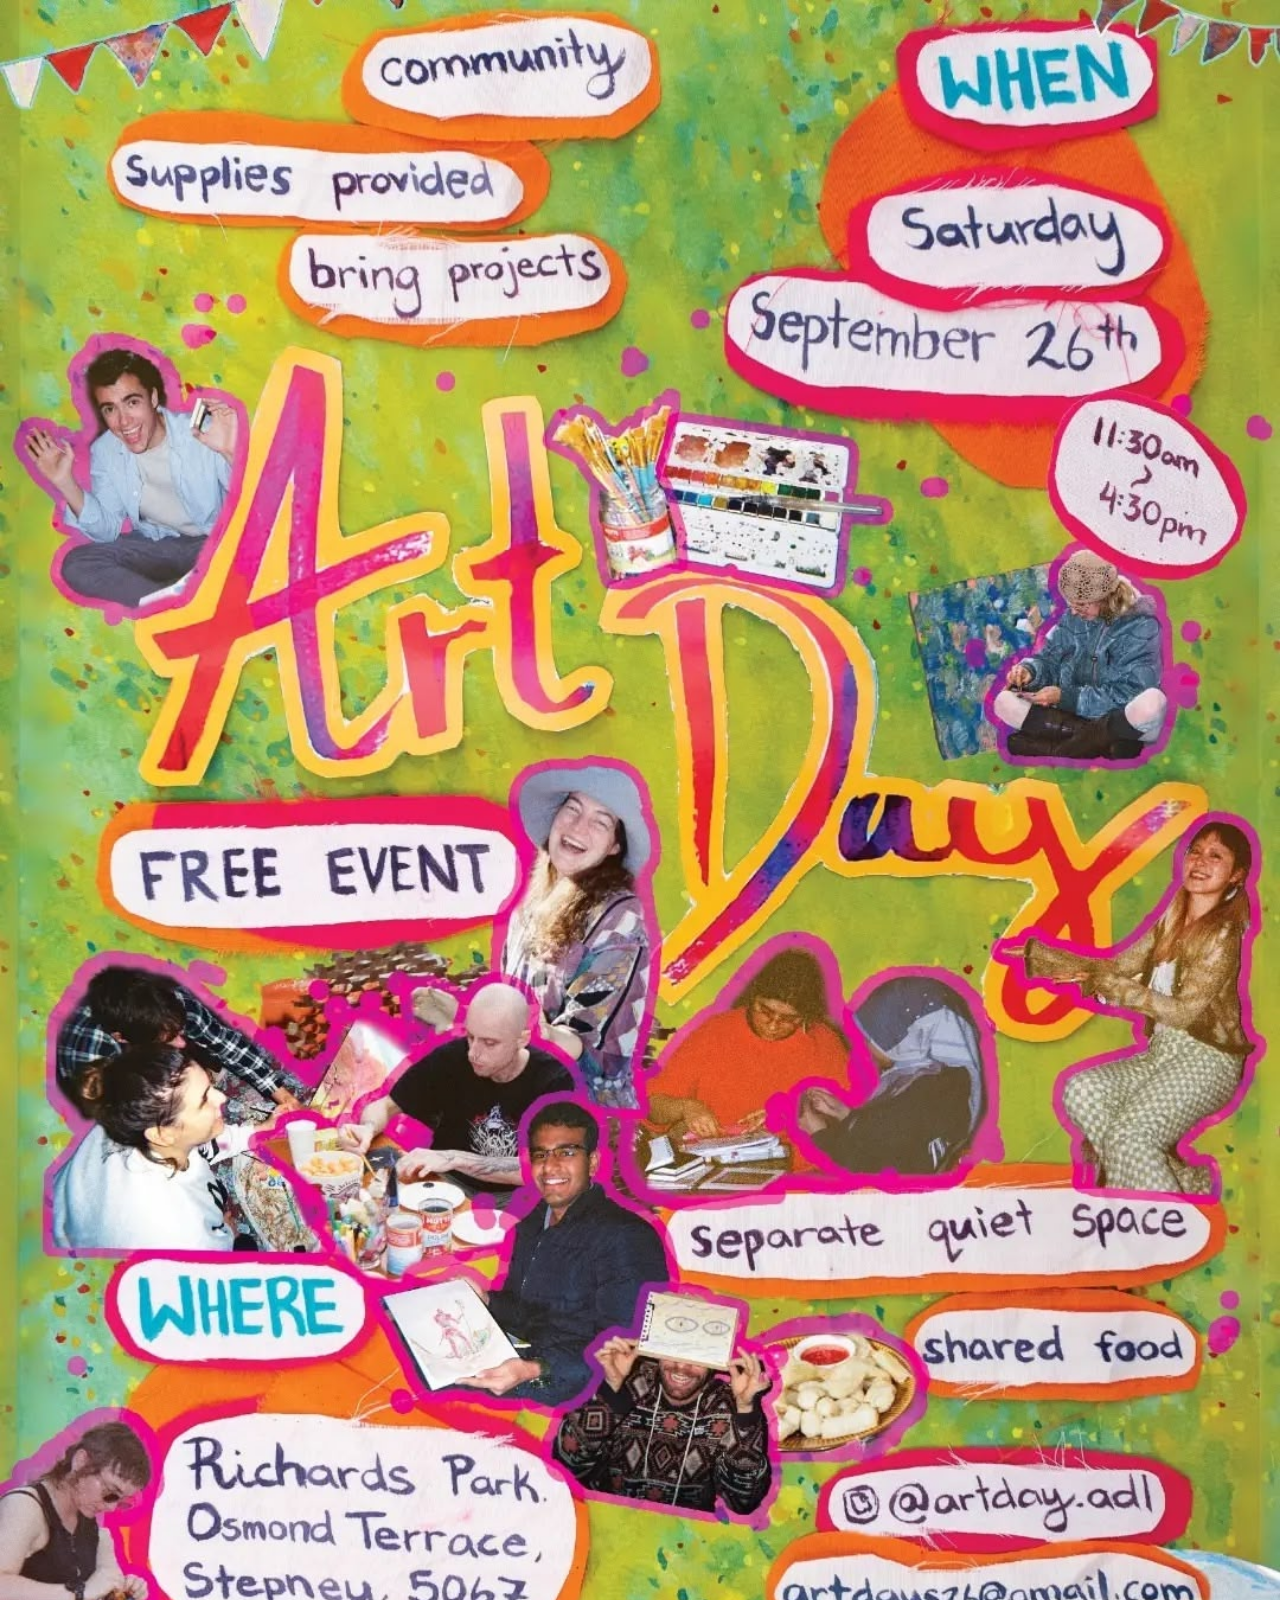
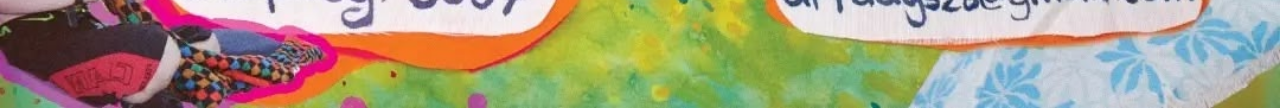
==== index.html @ 16bdae56 "added all assets" ====
<!DOCTYPE html>
<!--[if lt IE 7]>      <html class="no-js lt-ie9 lt-ie8 lt-ie7"> <![endif]-->
<!--[if IE 7]>         <html class="no-js lt-ie9 lt-ie8"> <![endif]-->
<!--[if IE 8]>         <html class="no-js lt-ie9"> <![endif]-->
<!--[if gt IE 8]>      <html class="no-js"> <!--<![endif]-->
<html>
    <head>
        <meta charset="utf-8">
        <meta http-equiv="X-UA-Compatible" content="IE=edge">
        <title></title>
        <meta name="description" content="">
        <meta name="viewport" content="width=device-width, initial-scale=1">
        <link rel="stylesheet" href="">
    </head>
    <style>
        html, body {
    margin: 0;
    padding: 0;
}
.background-image {
    display: block;
    width: 100%;
    height: auto;
}
    </style>
    <body>
    <img src="./artdaysept.jpeg" class="background-image" alt="">
        <!--[if lt IE 7]>
            <p class="browsehappy">You are using an <strong>outdated</strong> browser. Please <a href="#">upgrade your browser</a> to improve your experience.</p>
        <![endif]-->
        <script src="" async defer></script>
    </body>
</html>
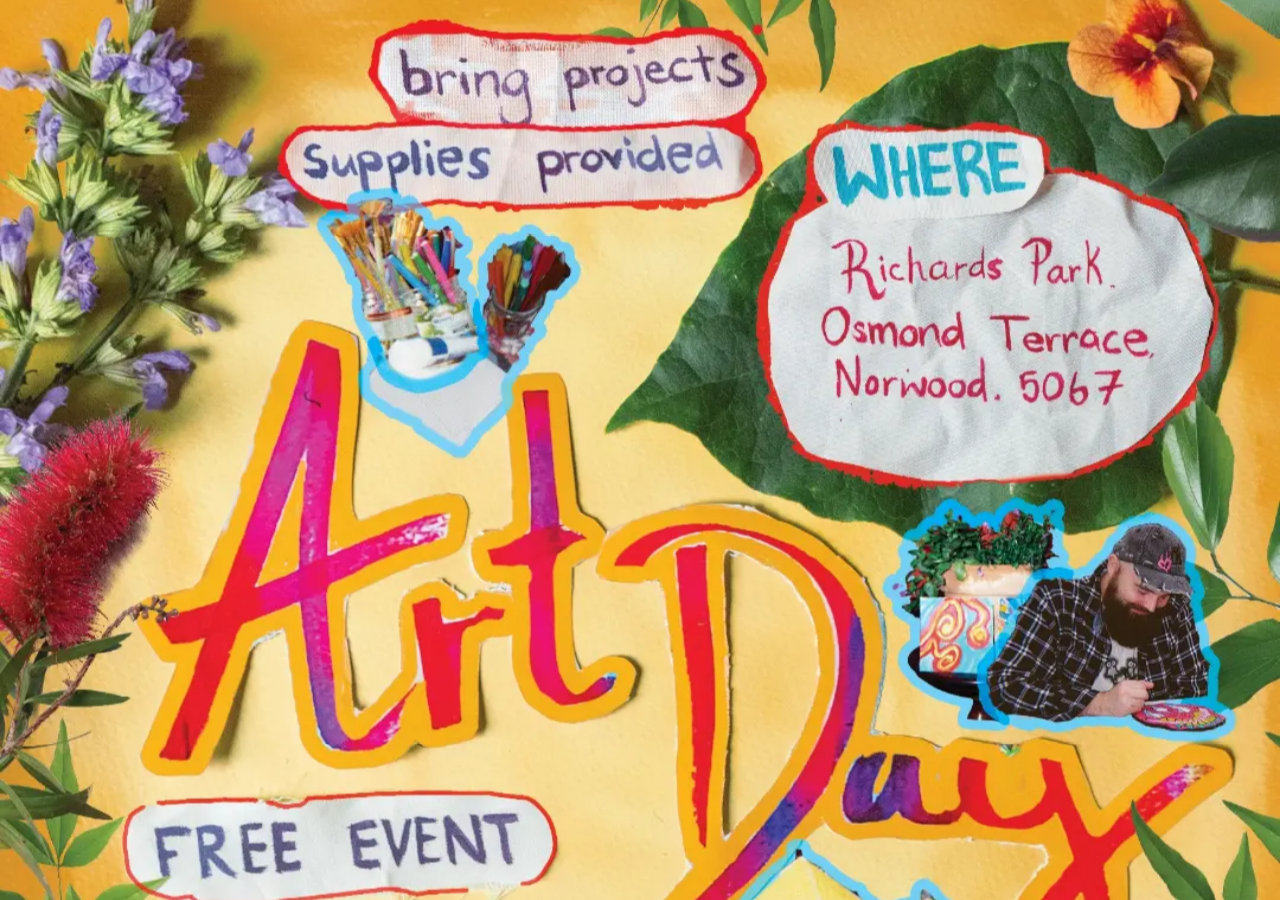
==== commit fa25c56d: "art days poster update!" ====
--- a/index.html
+++ b/index.html
@@ -1,33 +1,910 @@
+```html
 <!DOCTYPE html>
-<!--[if lt IE 7]>      <html class="no-js lt-ie9 lt-ie8 lt-ie7"> <![endif]-->
-<!--[if IE 7]>         <html class="no-js lt-ie9 lt-ie8"> <![endif]-->
-<!--[if IE 8]>         <html class="no-js lt-ie9"> <![endif]-->
-<!--[if gt IE 8]>      <html class="no-js"> <!--<![endif]-->
-<html>
-    <head>
-        <meta charset="utf-8">
-        <meta http-equiv="X-UA-Compatible" content="IE=edge">
-        <title></title>
-        <meta name="description" content="">
-        <meta name="viewport" content="width=device-width, initial-scale=1">
-        <link rel="stylesheet" href="">
-    </head>
+<html lang="en">
+<head>
+    <meta charset="utf-8">
+
+    <meta
+        name="viewport"
+        content="width=device-width, initial-scale=1"
+    >
+
+    <title>Art Day</title>
+
     <style>
-        html, body {
-    margin: 0;
-    padding: 0;
+        html,
+        body {
+            margin: 0;
+            padding: 0;
+
+            width: 100%;
+            height: 100%;
+
+            overflow: hidden;
+
+            background: #000;
+        }
+
+
+        /*
+         * ==========================================================
+         * CAROUSEL VIEWPORT
+         * ==========================================================
+         */
+
+        .background-carousel {
+            position: fixed;
+
+            inset: 0;
+
+            width: 100%;
+            height: 100vh;
+
+            overflow: hidden;
+
+            /*
+             * JavaScript handles dragging.
+             */
+            touch-action: none;
+
+            /*
+             * Prevent accidental selection.
+             */
+            user-select: none;
+            -webkit-user-select: none;
+
+            /*
+             * Hidden until the image has loaded and enough
+             * copies have been created.
+             */
+            visibility: hidden;
+
+            cursor: grab;
+        }
+
+
+        /*
+         * Reveal after initialisation.
+         */
+        .background-carousel.ready {
+            visibility: visible;
+        }
+
+
+        /*
+         * Cursor while actively dragging.
+         */
+        .background-carousel.dragging {
+            cursor: grabbing;
+        }
+
+
+        /*
+         * ==========================================================
+         * MOVING TRACK
+         * ==========================================================
+         */
+
+        .background-track {
+            position: absolute;
+
+            top: 0;
+            left: 0;
+
+            width: 100%;
+
+            transform:
+                translate3d(0, 0, 0);
+
+            will-change: transform;
+        }
+
+
+        /*
+         * Artwork.
+         */
+        .background-track img {
+            display: block;
+
+            width: 100%;
+            height: auto;
+
+            /*
+             * Prevent native browser image dragging.
+             */
+            pointer-events: none;
+
+            -webkit-user-drag: none;
+
+            user-select: none;
+            -webkit-user-select: none;
+        }
+    </style>
+</head>
+
+
+<body>
+
+    <div
+        class="background-carousel"
+        id="backgroundCarousel"
+        aria-label="Scrolling Art Day artwork"
+    >
+
+        <div
+            class="background-track"
+            id="backgroundTrack"
+        >
+
+            <img
+                id="sourceImage"
+                src="./artday-oct.webp"
+                alt=""
+                draggable="false"
+            >
+
+        </div>
+
+    </div>
+
+
+    <script>
+
+        /*
+         * ==========================================================
+         * CONFIGURATION
+         * ==========================================================
+         */
+
+        /*
+         * Automatic scrolling speed in pixels per second.
+         */
+        const SCROLL_SPEED = 18;
+
+
+        /*
+         * ==========================================================
+         * ELEMENTS
+         * ==========================================================
+         */
+
+        const carousel =
+            document.getElementById(
+                "backgroundCarousel"
+            );
+
+        const track =
+            document.getElementById(
+                "backgroundTrack"
+            );
+
+        const sourceImage =
+            document.getElementById(
+                "sourceImage"
+            );
+
+
+        /*
+         * ==========================================================
+         * STATE
+         * ==========================================================
+         */
+
+        /*
+         * Current vertical position of the artwork.
+         */
+        let position = 0;
+
+
+        /*
+         * Height of ONE complete image.
+         */
+        let imageHeight = 0;
+
+
+        /*
+         * Whether the user is currently holding the
+         * mouse button / finger down.
+         */
+        let isDragging = false;
+
+
+        /*
+         * Pointer currently controlling the carousel.
+         */
+        let pointerId = null;
+
+
+        /*
+         * Y coordinate when the drag started.
+         */
+        let pointerStartY = 0;
+
+
+        /*
+         * Carousel position when the drag started.
+         */
+        let positionAtDragStart = 0;
+
+
+        /*
+         * Timestamp of the previous animation frame.
+         */
+        let lastTime = null;
+
+
+        /*
+         * Browser accessibility setting.
+         */
+        const reducedMotion =
+            window.matchMedia(
+                "(prefers-reduced-motion: reduce)"
+            );
+
+
+        /*
+         * ==========================================================
+         * BUILD IMAGE COPIES
+         * ==========================================================
+         *
+         * Create enough copies to ALWAYS cover the viewport.
+         *
+         * This prevents the white/background gap when dragging.
+         */
+
+        function buildImageCopies() {
+
+            /*
+             * Remove existing clones.
+             *
+             * Keep the original source image.
+             */
+            const images =
+                track.querySelectorAll("img");
+
+            images.forEach(
+                (image, index) => {
+
+                    if (index !== 0) {
+                        image.remove();
+                    }
+
+                }
+            );
+
+
+            /*
+             * Determine the rendered image height.
+             */
+            imageHeight =
+                sourceImage.getBoundingClientRect().height;
+
+
+            if (
+                imageHeight <= 0 ||
+                !Number.isFinite(imageHeight)
+            ) {
+                return;
+            }
+
+
+            /*
+             * We need enough artwork to cover:
+             *
+             *     viewport
+             *
+             * plus:
+             *
+             *     one additional image
+             *
+             * plus:
+             *
+             *     one safety copy.
+             */
+            const requiredHeight =
+                window.innerHeight +
+                imageHeight;
+
+
+            const requiredCopies =
+                Math.ceil(
+                    requiredHeight /
+                    imageHeight
+                ) + 1;
+
+
+            /*
+             * Clone the image.
+             */
+            for (
+                let i = 1;
+                i < requiredCopies;
+                i++
+            ) {
+
+                const clone =
+                    sourceImage.cloneNode(true);
+
+                clone.alt = "";
+
+                clone.setAttribute(
+                    "aria-hidden",
+                    "true"
+                );
+
+                clone.draggable = false;
+
+                track.appendChild(
+                    clone
+                );
+            }
+
+
+            /*
+             * Keep position within one image cycle.
+             */
+            normalizePosition();
+
+            render();
+        }
+
+
+        /*
+         * ==========================================================
+         * NORMALISE POSITION
+         * ==========================================================
+         *
+         * The visual pattern repeats every imageHeight pixels.
+         *
+         * Therefore:
+         *
+         *     0
+         *     -imageHeight
+         *
+         * represent exactly the same visual state.
+         */
+
+        function normalizePosition() {
+
+            if (imageHeight <= 0) {
+                return;
+            }
+
+
+            /*
+             * Scrolling upward.
+             */
+            while (
+                position <= -imageHeight
+            ) {
+
+                position += imageHeight;
+            }
+
+
+            /*
+             * Dragging downward.
+             */
+            while (
+                position > 0
+            ) {
+
+                position -= imageHeight;
+            }
+        }
+
+
+        /*
+         * ==========================================================
+         * RENDER
+         * ==========================================================
+         */
+
+        function render() {
+
+            track.style.transform =
+                `translate3d(
+                    0,
+                    ${position}px,
+                    0
+                )`;
+        }
+
+
+        /*
+         * ==========================================================
+         * ANIMATION LOOP
+         * ==========================================================
+         *
+         * IMPORTANT:
+         *
+         * There is NO hover check here.
+         *
+         * The artwork continues moving regardless of where the
+         * mouse is.
+         *
+         * The ONLY thing that stops automatic scrolling is:
+         *
+         *     isDragging === true
+         *
+         */
+
+        function animate(timestamp) {
+
+            if (lastTime === null) {
+                lastTime = timestamp;
+            }
+
+
+            /*
+             * Seconds since the previous frame.
+             */
+            let delta =
+                (timestamp - lastTime) / 1000;
+
+
+            lastTime = timestamp;
+
+
+            /*
+             * Prevent a huge jump if the browser was suspended.
+             */
+            delta =
+                Math.min(delta, 0.1);
+
+
+            /*
+             * Automatically scroll ONLY when the user
+             * isn't holding the pointer down.
+             */
+            if (
+                !isDragging &&
+                !reducedMotion.matches
+            ) {
+
+                position -=
+                    SCROLL_SPEED * delta;
+
+
+                normalizePosition();
+
+                render();
+            }
+
+
+            requestAnimationFrame(
+                animate
+            );
+        }
+
+
+        /*
+         * ==========================================================
+         * POINTER DOWN
+         * ==========================================================
+         *
+         * This is now the ONLY event that pauses automatic
+         * scrolling.
+         */
+
+        carousel.addEventListener(
+            "pointerdown",
+            function (event) {
+
+                /*
+                 * Only use the primary pointer.
+                 */
+                if (!event.isPrimary) {
+                    return;
+                }
+
+
+                /*
+                 * Ignore right-click.
+                 */
+                if (
+                    event.pointerType === "mouse" &&
+                    event.button !== 0
+                ) {
+                    return;
+                }
+
+
+                /*
+                 * STOP automatic scrolling.
+                 */
+                isDragging = true;
+
+
+                pointerId =
+                    event.pointerId;
+
+
+                /*
+                 * Record where the pointer started.
+                 */
+                pointerStartY =
+                    event.clientY;
+
+
+                /*
+                 * Record the exact carousel position.
+                 */
+                positionAtDragStart =
+                    position;
+
+
+                /*
+                 * Continue receiving movement events even if
+                 * the pointer leaves the carousel.
+                 */
+                carousel.setPointerCapture(
+                    pointerId
+                );
+
+
+                carousel.classList.add(
+                    "dragging"
+                );
+
+
+                event.preventDefault();
+            }
+        );
+
+
+        /*
+         * ==========================================================
+         * POINTER MOVE
+         * ==========================================================
+         */
+
+        carousel.addEventListener(
+            "pointermove",
+            function (event) {
+
+                if (
+                    !isDragging ||
+                    event.pointerId !== pointerId
+                ) {
+                    return;
+                }
+
+
+                /*
+                 * Distance moved vertically.
+                 */
+                const deltaY =
+                    event.clientY -
+                    pointerStartY;
+
+
+                /*
+                 * Move from the exact location where the
+                 * user grabbed the image.
+                 */
+                position =
+                    positionAtDragStart +
+                    deltaY;
+
+
+                /*
+                 * Keep the infinite loop seamless.
+                 */
+                normalizePosition();
+
+                render();
+
+
+                event.preventDefault();
+            }
+        );
+
+
+        /*
+         * ==========================================================
+         * POINTER RELEASE
+         * ==========================================================
+         *
+         * This is the important part.
+         *
+         * We DO NOT reset position.
+         *
+         * The automatic scroll simply starts again from
+         * wherever the user released the artwork.
+         */
+
+        function finishDrag(event) {
+
+            if (
+                !isDragging ||
+                event.pointerId !== pointerId
+            ) {
+                return;
+            }
+
+
+            /*
+             * Stop manual dragging.
+             */
+            isDragging = false;
+
+
+            /*
+             * Keep EXACT release position.
+             */
+            normalizePosition();
+
+            render();
+
+
+            /*
+             * Reset the animation clock.
+             *
+             * This prevents a large jump in the first frame
+             * after releasing the mouse/finger.
+             */
+            lastTime =
+                performance.now();
+
+
+            pointerId = null;
+
+
+            carousel.classList.remove(
+                "dragging"
+            );
+
+
+            /*
+             * Release pointer capture.
+             */
+            try {
+
+                if (
+                    carousel.hasPointerCapture(
+                        event.pointerId
+                    )
+                ) {
+
+                    carousel.releasePointerCapture(
+                        event.pointerId
+                    );
+                }
+
+            } catch (error) {
+                /*
+                 * Nothing to do.
+                 */
+            }
+
+
+            event.preventDefault();
+        }
+
+
+        carousel.addEventListener(
+            "pointerup",
+            finishDrag
+        );
+
+
+        carousel.addEventListener(
+            "pointercancel",
+            finishDrag
+        );
+
+
+        /*
+         * ==========================================================
+         * REDUCED MOTION
+         * ==========================================================
+         *
+         * Manual dragging remains available even when reduced
+         * motion is enabled.
+         *
+         * Only the automatic movement is disabled.
+         */
+
+        function reducedMotionChanged() {
+
+            lastTime =
+                performance.now();
+
+            render();
+        }
+
+
+        if (
+            reducedMotion.addEventListener
+        ) {
+
+            reducedMotion.addEventListener(
+                "change",
+                reducedMotionChanged
+            );
+
+        } else if (
+            reducedMotion.addListener
+        ) {
+
+            reducedMotion.addListener(
+                "change",
+                reducedMotionChanged
+            );
+        }
+
+
+        /*
+         * ==========================================================
+         * RESIZE
+         * ==========================================================
+         */
+
+        let resizeTimer = null;
+
+
+        window.addEventListener(
+            "resize",
+            function () {
+
+                clearTimeout(
+                    resizeTimer
+                );
+
+
+                resizeTimer =
+                    setTimeout(
+                        function () {
+
+                            buildImageCopies();
+
+                            lastTime =
+                                performance.now();
+
+                        },
+                        100
+                    );
+            }
+        );
+
+
+        /*
+         * ==========================================================
+         * INITIALISE
+         * ==========================================================
+         */
+
+        async function initialise() {
+
+            try {
+
+                /*
+                 * Wait until the image has actually decoded.
+                 */
+                if (
+                    sourceImage.decode
+                ) {
+
+                    await sourceImage.decode();
+
+                } else {
+
+                    await new Promise(
+                        function (resolve) {
+
+                            if (
+                                sourceImage.complete
+                            ) {
+
+                                resolve();
+
+                            } else {
+
+                                sourceImage.addEventListener(
+                                    "load",
+                                    resolve,
+                                    {
+                                        once: true
+                                    }
+                                );
+                            }
+                        }
+                    );
+                }
+
+
+                /*
+                 * Determine dimensions and create enough
+                 * copies.
+                 */
+                buildImageCopies();
+
+
+                /*
+                 * Only reveal after everything is ready.
+                 */
+                carousel.classList.add(
+                    "ready"
+                );
+
+
+                /*
+                 * Start animation.
+                 */
+                lastTime =
+                    performance.now();
+
+
+                requestAnimationFrame(
+                    animate
+                );
+
+
+            } catch (error) {
+
+                /*
+                 * Don't leave the page permanently invisible
+                 * if image decoding fails.
+                 */
+                carousel.classList.add(
+                    "ready"
+                );
+
+                console.error(
+                    "Carousel initialisation failed:",
+                    error
+                );
+            }
+        }
+
+
+        initialise();
+
+    </script>
+
+</body>
+</html>
+```
+
+The key change is that there is now **no concept of hover pausing at all**.
+
+The animation condition is simply:
+
+```js
+if (!isDragging && !reducedMotion.matches) {
+    position -= SCROLL_SPEED * delta;
 }
-.background-image {
-    display: block;
-    width: 100%;
-    height: auto;
-}
-    </style>
-    <body>
-    <img src="./artdaysept.jpeg" class="background-image" alt="">
-        <!--[if lt IE 7]>
-            <p class="browsehappy">You are using an <strong>outdated</strong> browser. Please <a href="#">upgrade your browser</a> to improve your experience.</p>
-        <![endif]-->
-        <script src="" async defer></script>
-    </body>
-</html>+```
+
+So the interaction is now exactly:
+
+```text
+                         MOUSE ENTER
+                              │
+                              ▼
+                     ┌─────────────────┐
+                     │ KEEP SCROLLING  │
+                     └────────┬────────┘
+                              │
+                         MOUSE DOWN
+                              │
+                              ▼
+                     ┌─────────────────┐
+                     │      PAUSE      │
+                     │                 │
+                     │    DRAG IMAGE   │
+                     └────────┬────────┘
+                              │
+                         MOUSE UP
+                              │
+                              ▼
+                     ┌─────────────────┐
+                     │ RESUME AT EXACT │
+                     │ RELEASE POSITION│
+                     └─────────────────┘
+```
+
+So simply moving your mouse onto the poster **cannot affect the scrolling anymore**. Only an actual `pointerdown` pauses it.
+
+One other important detail: **reduced-motion does not disable dragging**. Someone who prefers reduced motion can still manually explore the artwork; it only prevents the automatic movement.
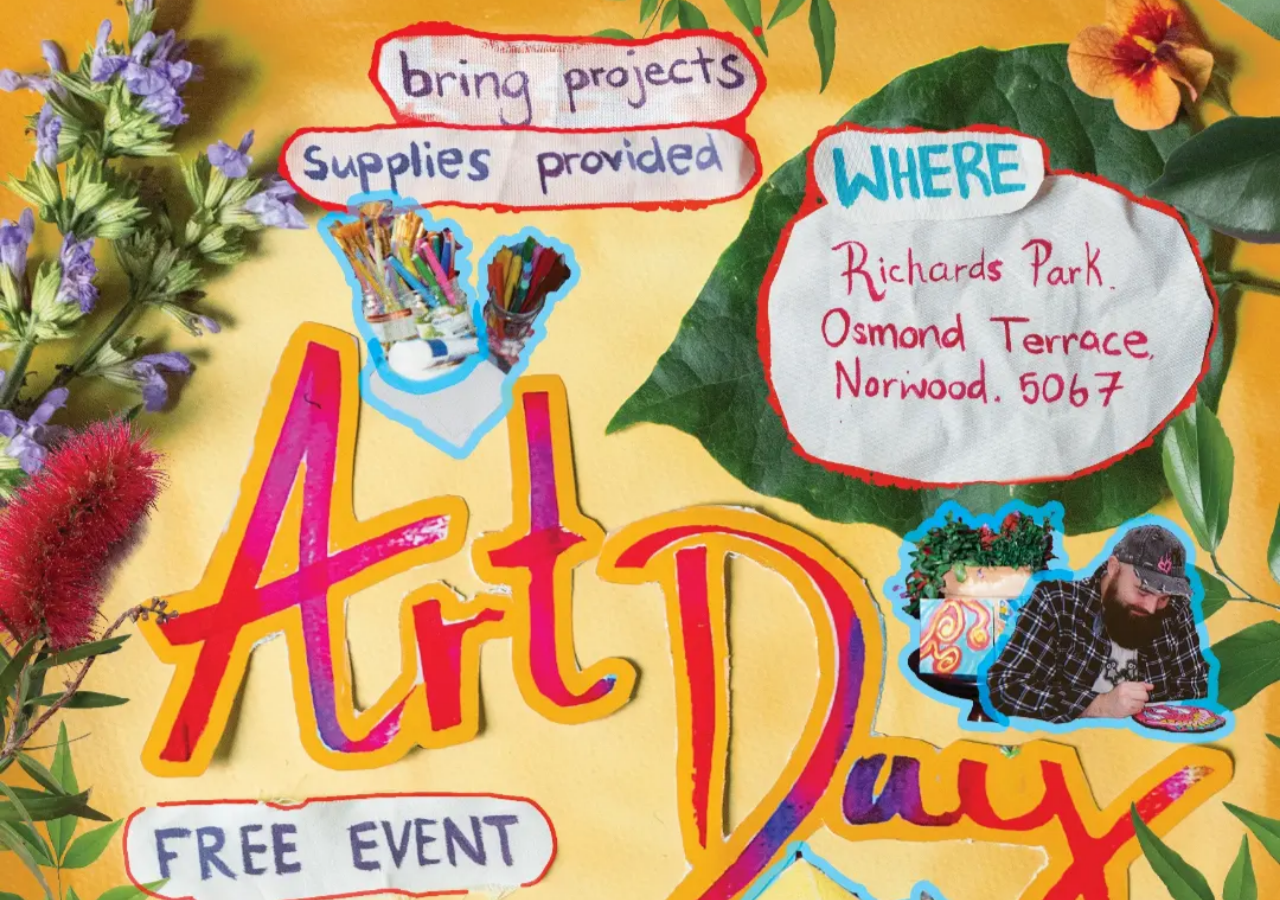
==== commit a4dfc2d7: "edited comments" ====
--- a/index.html
+++ b/index.html
@@ -865,46 +865,3 @@
 
 </body>
 </html>
-```
-
-The key change is that there is now **no concept of hover pausing at all**.
-
-The animation condition is simply:
-
-```js
-if (!isDragging && !reducedMotion.matches) {
-    position -= SCROLL_SPEED * delta;
-}
-```
-
-So the interaction is now exactly:
-
-```text
-                         MOUSE ENTER
-                              │
-                              ▼
-                     ┌─────────────────┐
-                     │ KEEP SCROLLING  │
-                     └────────┬────────┘
-                              │
-                         MOUSE DOWN
-                              │
-                              ▼
-                     ┌─────────────────┐
-                     │      PAUSE      │
-                     │                 │
-                     │    DRAG IMAGE   │
-                     └────────┬────────┘
-                              │
-                         MOUSE UP
-                              │
-                              ▼
-                     ┌─────────────────┐
-                     │ RESUME AT EXACT │
-                     │ RELEASE POSITION│
-                     └─────────────────┘
-```
-
-So simply moving your mouse onto the poster **cannot affect the scrolling anymore**. Only an actual `pointerdown` pauses it.
-
-One other important detail: **reduced-motion does not disable dragging**. Someone who prefers reduced motion can still manually explore the artwork; it only prevents the automatic movement.
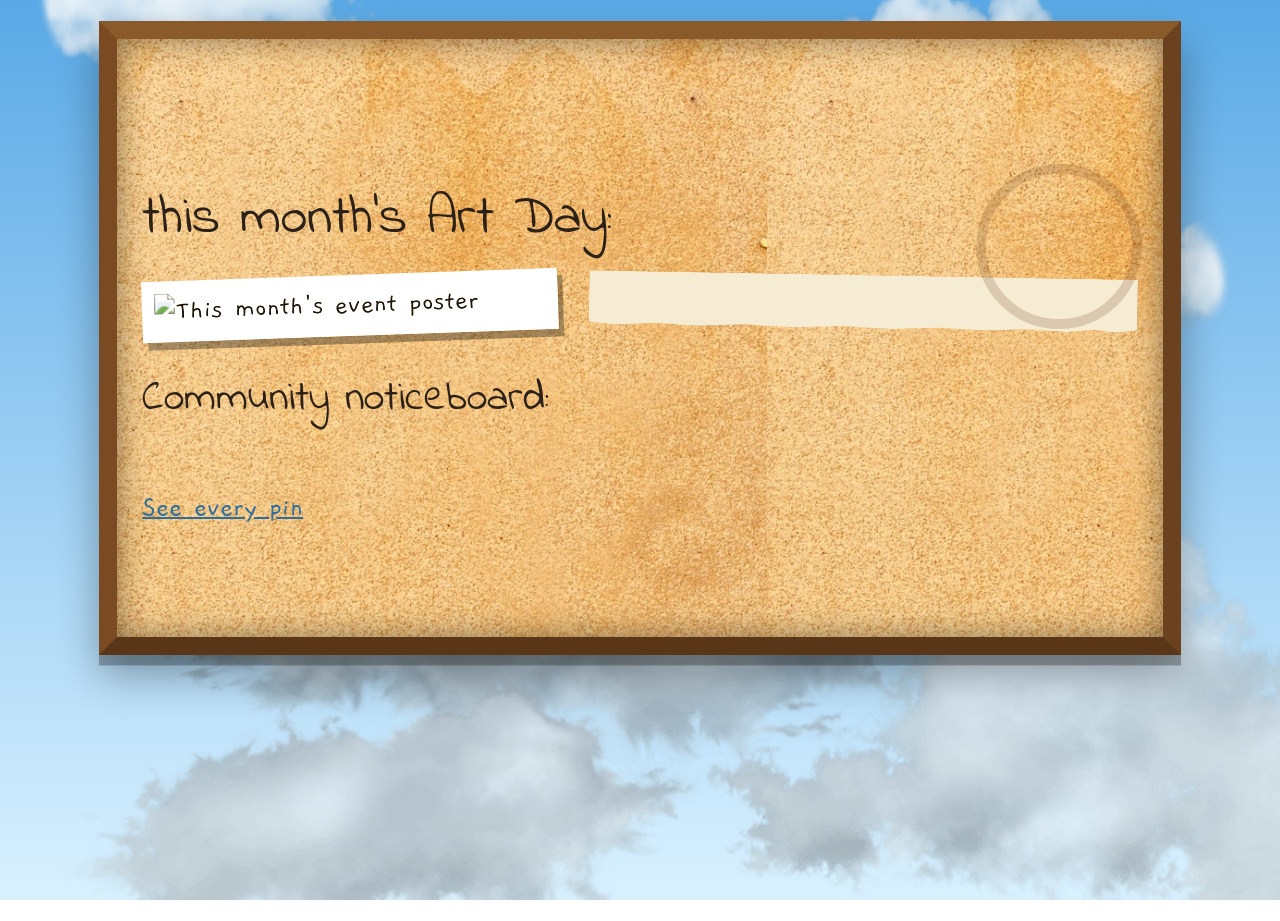
==== commit 8c79d5a8: "several structural changes & forms added" ====
--- a/index.html
+++ b/index.html
@@ -1,867 +1,27 @@
-```html
-<!DOCTYPE html>
+<!doctype html>
 <html lang="en">
 <head>
-    <meta charset="utf-8">
-
-    <meta
-        name="viewport"
-        content="width=device-width, initial-scale=1"
-    >
-
-    <title>Art Day</title>
-
-    <style>
-        html,
-        body {
-            margin: 0;
-            padding: 0;
-
-            width: 100%;
-            height: 100%;
-
-            overflow: hidden;
-
-            background: #000;
-        }
-
-
-        /*
-         * ==========================================================
-         * CAROUSEL VIEWPORT
-         * ==========================================================
-         */
-
-        .background-carousel {
-            position: fixed;
-
-            inset: 0;
-
-            width: 100%;
-            height: 100vh;
-
-            overflow: hidden;
-
-            /*
-             * JavaScript handles dragging.
-             */
-            touch-action: none;
-
-            /*
-             * Prevent accidental selection.
-             */
-            user-select: none;
-            -webkit-user-select: none;
-
-            /*
-             * Hidden until the image has loaded and enough
-             * copies have been created.
-             */
-            visibility: hidden;
-
-            cursor: grab;
-        }
-
-
-        /*
-         * Reveal after initialisation.
-         */
-        .background-carousel.ready {
-            visibility: visible;
-        }
-
-
-        /*
-         * Cursor while actively dragging.
-         */
-        .background-carousel.dragging {
-            cursor: grabbing;
-        }
-
-
-        /*
-         * ==========================================================
-         * MOVING TRACK
-         * ==========================================================
-         */
-
-        .background-track {
-            position: absolute;
-
-            top: 0;
-            left: 0;
-
-            width: 100%;
-
-            transform:
-                translate3d(0, 0, 0);
-
-            will-change: transform;
-        }
-
-
-        /*
-         * Artwork.
-         */
-        .background-track img {
-            display: block;
-
-            width: 100%;
-            height: auto;
-
-            /*
-             * Prevent native browser image dragging.
-             */
-            pointer-events: none;
-
-            -webkit-user-drag: none;
-
-            user-select: none;
-            -webkit-user-select: none;
-        }
-    </style>
+  <meta charset="utf-8">
+  <meta name="viewport" content="width=device-width, initial-scale=1">
+  <meta http-equiv="Content-Security-Policy" content="default-src 'none'; img-src 'self'; font-src 'self'; media-src 'self'; style-src 'self'; script-src 'self'; connect-src 'self'; base-uri 'none'; form-action 'none'">
+  <title>this month · Art Day</title>
+  <link rel="stylesheet" href="style.css">
+  <script type="module" src="js/main.js"></script>
+  <script src="oneko.js" defer></script>
 </head>
-
-
-<body>
-
-    <div
-        class="background-carousel"
-        id="backgroundCarousel"
-        aria-label="Scrolling Art Day artwork"
-    >
-
-        <div
-            class="background-track"
-            id="backgroundTrack"
-        >
-
-            <img
-                id="sourceImage"
-                src="./artday-oct.webp"
-                alt=""
-                draggable="false"
-            >
-
-        </div>
-
-    </div>
-
-
-    <script>
-
-        /*
-         * ==========================================================
-         * CONFIGURATION
-         * ==========================================================
-         */
-
-        /*
-         * Automatic scrolling speed in pixels per second.
-         */
-        const SCROLL_SPEED = 18;
-
-
-        /*
-         * ==========================================================
-         * ELEMENTS
-         * ==========================================================
-         */
-
-        const carousel =
-            document.getElementById(
-                "backgroundCarousel"
-            );
-
-        const track =
-            document.getElementById(
-                "backgroundTrack"
-            );
-
-        const sourceImage =
-            document.getElementById(
-                "sourceImage"
-            );
-
-
-        /*
-         * ==========================================================
-         * STATE
-         * ==========================================================
-         */
-
-        /*
-         * Current vertical position of the artwork.
-         */
-        let position = 0;
-
-
-        /*
-         * Height of ONE complete image.
-         */
-        let imageHeight = 0;
-
-
-        /*
-         * Whether the user is currently holding the
-         * mouse button / finger down.
-         */
-        let isDragging = false;
-
-
-        /*
-         * Pointer currently controlling the carousel.
-         */
-        let pointerId = null;
-
-
-        /*
-         * Y coordinate when the drag started.
-         */
-        let pointerStartY = 0;
-
-
-        /*
-         * Carousel position when the drag started.
-         */
-        let positionAtDragStart = 0;
-
-
-        /*
-         * Timestamp of the previous animation frame.
-         */
-        let lastTime = null;
-
-
-        /*
-         * Browser accessibility setting.
-         */
-        const reducedMotion =
-            window.matchMedia(
-                "(prefers-reduced-motion: reduce)"
-            );
-
-
-        /*
-         * ==========================================================
-         * BUILD IMAGE COPIES
-         * ==========================================================
-         *
-         * Create enough copies to ALWAYS cover the viewport.
-         *
-         * This prevents the white/background gap when dragging.
-         */
-
-        function buildImageCopies() {
-
-            /*
-             * Remove existing clones.
-             *
-             * Keep the original source image.
-             */
-            const images =
-                track.querySelectorAll("img");
-
-            images.forEach(
-                (image, index) => {
-
-                    if (index !== 0) {
-                        image.remove();
-                    }
-
-                }
-            );
-
-
-            /*
-             * Determine the rendered image height.
-             */
-            imageHeight =
-                sourceImage.getBoundingClientRect().height;
-
-
-            if (
-                imageHeight <= 0 ||
-                !Number.isFinite(imageHeight)
-            ) {
-                return;
-            }
-
-
-            /*
-             * We need enough artwork to cover:
-             *
-             *     viewport
-             *
-             * plus:
-             *
-             *     one additional image
-             *
-             * plus:
-             *
-             *     one safety copy.
-             */
-            const requiredHeight =
-                window.innerHeight +
-                imageHeight;
-
-
-            const requiredCopies =
-                Math.ceil(
-                    requiredHeight /
-                    imageHeight
-                ) + 1;
-
-
-            /*
-             * Clone the image.
-             */
-            for (
-                let i = 1;
-                i < requiredCopies;
-                i++
-            ) {
-
-                const clone =
-                    sourceImage.cloneNode(true);
-
-                clone.alt = "";
-
-                clone.setAttribute(
-                    "aria-hidden",
-                    "true"
-                );
-
-                clone.draggable = false;
-
-                track.appendChild(
-                    clone
-                );
-            }
-
-
-            /*
-             * Keep position within one image cycle.
-             */
-            normalizePosition();
-
-            render();
-        }
-
-
-        /*
-         * ==========================================================
-         * NORMALISE POSITION
-         * ==========================================================
-         *
-         * The visual pattern repeats every imageHeight pixels.
-         *
-         * Therefore:
-         *
-         *     0
-         *     -imageHeight
-         *
-         * represent exactly the same visual state.
-         */
-
-        function normalizePosition() {
-
-            if (imageHeight <= 0) {
-                return;
-            }
-
-
-            /*
-             * Scrolling upward.
-             */
-            while (
-                position <= -imageHeight
-            ) {
-
-                position += imageHeight;
-            }
-
-
-            /*
-             * Dragging downward.
-             */
-            while (
-                position > 0
-            ) {
-
-                position -= imageHeight;
-            }
-        }
-
-
-        /*
-         * ==========================================================
-         * RENDER
-         * ==========================================================
-         */
-
-        function render() {
-
-            track.style.transform =
-                `translate3d(
-                    0,
-                    ${position}px,
-                    0
-                )`;
-        }
-
-
-        /*
-         * ==========================================================
-         * ANIMATION LOOP
-         * ==========================================================
-         *
-         * IMPORTANT:
-         *
-         * There is NO hover check here.
-         *
-         * The artwork continues moving regardless of where the
-         * mouse is.
-         *
-         * The ONLY thing that stops automatic scrolling is:
-         *
-         *     isDragging === true
-         *
-         */
-
-        function animate(timestamp) {
-
-            if (lastTime === null) {
-                lastTime = timestamp;
-            }
-
-
-            /*
-             * Seconds since the previous frame.
-             */
-            let delta =
-                (timestamp - lastTime) / 1000;
-
-
-            lastTime = timestamp;
-
-
-            /*
-             * Prevent a huge jump if the browser was suspended.
-             */
-            delta =
-                Math.min(delta, 0.1);
-
-
-            /*
-             * Automatically scroll ONLY when the user
-             * isn't holding the pointer down.
-             */
-            if (
-                !isDragging &&
-                !reducedMotion.matches
-            ) {
-
-                position -=
-                    SCROLL_SPEED * delta;
-
-
-                normalizePosition();
-
-                render();
-            }
-
-
-            requestAnimationFrame(
-                animate
-            );
-        }
-
-
-        /*
-         * ==========================================================
-         * POINTER DOWN
-         * ==========================================================
-         *
-         * This is now the ONLY event that pauses automatic
-         * scrolling.
-         */
-
-        carousel.addEventListener(
-            "pointerdown",
-            function (event) {
-
-                /*
-                 * Only use the primary pointer.
-                 */
-                if (!event.isPrimary) {
-                    return;
-                }
-
-
-                /*
-                 * Ignore right-click.
-                 */
-                if (
-                    event.pointerType === "mouse" &&
-                    event.button !== 0
-                ) {
-                    return;
-                }
-
-
-                /*
-                 * STOP automatic scrolling.
-                 */
-                isDragging = true;
-
-
-                pointerId =
-                    event.pointerId;
-
-
-                /*
-                 * Record where the pointer started.
-                 */
-                pointerStartY =
-                    event.clientY;
-
-
-                /*
-                 * Record the exact carousel position.
-                 */
-                positionAtDragStart =
-                    position;
-
-
-                /*
-                 * Continue receiving movement events even if
-                 * the pointer leaves the carousel.
-                 */
-                carousel.setPointerCapture(
-                    pointerId
-                );
-
-
-                carousel.classList.add(
-                    "dragging"
-                );
-
-
-                event.preventDefault();
-            }
-        );
-
-
-        /*
-         * ==========================================================
-         * POINTER MOVE
-         * ==========================================================
-         */
-
-        carousel.addEventListener(
-            "pointermove",
-            function (event) {
-
-                if (
-                    !isDragging ||
-                    event.pointerId !== pointerId
-                ) {
-                    return;
-                }
-
-
-                /*
-                 * Distance moved vertically.
-                 */
-                const deltaY =
-                    event.clientY -
-                    pointerStartY;
-
-
-                /*
-                 * Move from the exact location where the
-                 * user grabbed the image.
-                 */
-                position =
-                    positionAtDragStart +
-                    deltaY;
-
-
-                /*
-                 * Keep the infinite loop seamless.
-                 */
-                normalizePosition();
-
-                render();
-
-
-                event.preventDefault();
-            }
-        );
-
-
-        /*
-         * ==========================================================
-         * POINTER RELEASE
-         * ==========================================================
-         *
-         * This is the important part.
-         *
-         * We DO NOT reset position.
-         *
-         * The automatic scroll simply starts again from
-         * wherever the user released the artwork.
-         */
-
-        function finishDrag(event) {
-
-            if (
-                !isDragging ||
-                event.pointerId !== pointerId
-            ) {
-                return;
-            }
-
-
-            /*
-             * Stop manual dragging.
-             */
-            isDragging = false;
-
-
-            /*
-             * Keep EXACT release position.
-             */
-            normalizePosition();
-
-            render();
-
-
-            /*
-             * Reset the animation clock.
-             *
-             * This prevents a large jump in the first frame
-             * after releasing the mouse/finger.
-             */
-            lastTime =
-                performance.now();
-
-
-            pointerId = null;
-
-
-            carousel.classList.remove(
-                "dragging"
-            );
-
-
-            /*
-             * Release pointer capture.
-             */
-            try {
-
-                if (
-                    carousel.hasPointerCapture(
-                        event.pointerId
-                    )
-                ) {
-
-                    carousel.releasePointerCapture(
-                        event.pointerId
-                    );
-                }
-
-            } catch (error) {
-                /*
-                 * Nothing to do.
-                 */
-            }
-
-
-            event.preventDefault();
-        }
-
-
-        carousel.addEventListener(
-            "pointerup",
-            finishDrag
-        );
-
-
-        carousel.addEventListener(
-            "pointercancel",
-            finishDrag
-        );
-
-
-        /*
-         * ==========================================================
-         * REDUCED MOTION
-         * ==========================================================
-         *
-         * Manual dragging remains available even when reduced
-         * motion is enabled.
-         *
-         * Only the automatic movement is disabled.
-         */
-
-        function reducedMotionChanged() {
-
-            lastTime =
-                performance.now();
-
-            render();
-        }
-
-
-        if (
-            reducedMotion.addEventListener
-        ) {
-
-            reducedMotion.addEventListener(
-                "change",
-                reducedMotionChanged
-            );
-
-        } else if (
-            reducedMotion.addListener
-        ) {
-
-            reducedMotion.addListener(
-                "change",
-                reducedMotionChanged
-            );
-        }
-
-
-        /*
-         * ==========================================================
-         * RESIZE
-         * ==========================================================
-         */
-
-        let resizeTimer = null;
-
-
-        window.addEventListener(
-            "resize",
-            function () {
-
-                clearTimeout(
-                    resizeTimer
-                );
-
-
-                resizeTimer =
-                    setTimeout(
-                        function () {
-
-                            buildImageCopies();
-
-                            lastTime =
-                                performance.now();
-
-                        },
-                        100
-                    );
-            }
-        );
-
-
-        /*
-         * ==========================================================
-         * INITIALISE
-         * ==========================================================
-         */
-
-        async function initialise() {
-
-            try {
-
-                /*
-                 * Wait until the image has actually decoded.
-                 */
-                if (
-                    sourceImage.decode
-                ) {
-
-                    await sourceImage.decode();
-
-                } else {
-
-                    await new Promise(
-                        function (resolve) {
-
-                            if (
-                                sourceImage.complete
-                            ) {
-
-                                resolve();
-
-                            } else {
-
-                                sourceImage.addEventListener(
-                                    "load",
-                                    resolve,
-                                    {
-                                        once: true
-                                    }
-                                );
-                            }
-                        }
-                    );
-                }
-
-
-                /*
-                 * Determine dimensions and create enough
-                 * copies.
-                 */
-                buildImageCopies();
-
-
-                /*
-                 * Only reveal after everything is ready.
-                 */
-                carousel.classList.add(
-                    "ready"
-                );
-
-
-                /*
-                 * Start animation.
-                 */
-                lastTime =
-                    performance.now();
-
-
-                requestAnimationFrame(
-                    animate
-                );
-
-
-            } catch (error) {
-
-                /*
-                 * Don't leave the page permanently invisible
-                 * if image decoding fails.
-                 */
-                carousel.classList.add(
-                    "ready"
-                );
-
-                console.error(
-                    "Carousel initialisation failed:",
-                    error
-                );
-            }
-        }
-
-
-        initialise();
-
-    </script>
-
+<body data-p="index">
+  <main>
+    <noscript><p class="scrap">The menu needs JavaScript. <a href="index.html">Home</a></p></noscript>
+    <div data-include="header"></div>
+    <h1>this month's Art Day:</h1>
+    <section class="hero">
+      <img id="poster" alt="This month's event poster">
+      <div id="info"></div>
+    </section>
+    <h2>Community noticeboard:</h2>
+    <div id="pins" class="board"></div>
+    <p><a href="notices.html">See every pin</a></p>
+  </main>
+  <div data-include="footer"></div>
 </body>
 </html>
--- a/style.css
+++ b/style.css
@@ -0,0 +1,1189 @@
+:root {
+    --pixel: 2;
+    /* icon pixel size in px: 1 = barely, 2 = very fine, 4 = chunky */
+    --z: 1;
+    --f-hand: Gaegu, "Segoe Print", cursive;
+    --f-head: "Indie Flower", "Segoe Print", cursive;
+    --f-type: Typed, "Courier New", monospace;
+    --f-ui: "Pixelated MS Sans Serif", "MS Sans Serif", Tahoma, sans-serif;
+    --ui-size: 11px;
+    --face: #c0c0c0;
+    --out: inset -1px -1px #0a0a0a, inset 1px 1px #dfdfdf, inset -2px -2px #808080, inset 2px 2px #fff;
+    --in: inset -1px -1px #fff, inset 1px 1px #808080, inset -2px -2px #dfdfdf, inset 2px 2px #0a0a0a;
+    --ink: #2b2118;
+    --red: #d9402b;
+    --blue: #2e6f9e;
+    --yellow: #f2c14e;
+    --paper: #f6ecd4;
+    --bg: #b98b57
+}
+
+* {
+    box-sizing: border-box
+}
+
+body {
+    margin: 0;
+    min-height: 100vh;
+    color: var(--ink)
+}
+
+/* background */
+html {
+    background: linear-gradient(#5aa9e6, #d9f1ff) fixed
+}
+
+/* the whole site is a framed cork board hung in front of a drifting sky */
+main {
+    width: min(60rem, calc(100% - 1.6rem));
+    margin: 1rem auto 2rem;
+    padding: 1rem 1.2rem 4rem;
+
+    border: 14px solid;
+    border-color: #8a5a2b #6b4220 #5a3618 #7a4b22;
+
+    background-color: var(--bg);
+    background-image:
+    url("img/background/pinup-board.jpg");
+    background-repeat: repeat;
+    background-position: top left;
+    background-size: 500px auto;
+
+    box-shadow:
+        inset 0 0 25px #0007,
+        0 8px 0 #0004,
+        0 16px 30px #0005;
+}
+/* Real clouds drifting across the sky */
+body::before {
+    content: "";
+    position: fixed;
+    inset: 0;
+    z-index: -1;
+    pointer-events: none;
+
+    background-image: url("img/background/clouds.png");
+    background-repeat: repeat-x;
+    background-position: 0 center;
+    background-size: auto;
+
+    animation: sky 40s linear infinite;
+}
+
+h1 {
+    font-size: 2.6rem;
+    transform: rotate(-1.5deg);
+    margin: .5rem 0 1rem
+}
+
+a {
+    color: var(--blue)
+}
+
+:focus-visible {
+    outline: 3px dashed var(--red);
+    outline-offset: 3px
+}
+
+/* pinned nav stickers, each a different material */
+.pinnav {
+    display: flex;
+    flex-wrap: wrap;
+    justify-content: space-around;
+    gap: .5rem;
+    padding: .8rem;
+    position: sticky;
+    top: 0;
+    z-index: 999;
+    background: #0002;
+    backdrop-filter: blur(3px)
+}
+
+.pinnav a {
+    display: grid;
+    justify-items: center;
+    padding: .3rem .8rem;
+    text-decoration: none;
+    color: var(--ink);
+    background: var(--paper);
+    box-shadow: 2px 3px 0 #0004;
+    transition: transform .15s
+}
+
+.pinnav a:hover,
+.pinnav a[aria-current] {
+    transform: rotate(0) scale(1.12) !important
+}
+
+.pinnav b {
+    font-size: 1.8rem
+}
+
+.pinnav span {
+    font-size: .85rem
+}
+
+.pinnav a:nth-child(1) {
+    transform: rotate(-3deg);
+    background: repeating-linear-gradient(45deg, var(--yellow) 0 8px, #fff8 8px 16px)
+}
+
+.pinnav a:nth-child(2) {
+    transform: rotate(2deg);
+    border: 3px double var(--red);
+    border-radius: 50%
+}
+
+.pinnav a:nth-child(3) {
+    transform: rotate(-2deg);
+    background: #fff;
+    padding-bottom: 1rem
+}
+
+.pinnav a:nth-child(4) {
+    transform: rotate(3deg);
+    clip-path: polygon(0 0, 100% 0, 100% 40%, 94% 50%, 100% 60%, 100% 100%, 0 100%, 6% 50%, 0 40%);
+    padding: .5rem 1.4rem;
+    background: var(--blue);
+    color: #fff
+}
+
+.pinnav a:nth-child(5) {
+    transform: rotate(-2deg);
+    clip-path: polygon(2% 0, 100% 6%, 96% 100%, 0 94%)
+}
+
+.hero {
+    display: flex;
+    flex-wrap: wrap;
+    gap: 1.5rem;
+    align-items: flex-start
+}
+
+.hero img {
+    width: min(20rem, 100%);
+    background: #fff;
+    padding: .6rem;
+    box-shadow: 4px 6px 0 #0005;
+    transform: rotate(-2deg)
+}
+
+#info {
+    flex: 1;
+    min-width: 14rem;
+    background: var(--paper);
+    padding: 1rem;
+    transform: rotate(1deg);
+    box-shadow: 3px 4px 0 #0004
+}
+
+.board {
+    display: grid;
+    grid-template-columns: repeat(auto-fill, minmax(14rem, 1fr));
+    gap: 1.5rem;
+    align-items: start
+}
+
+.pin {
+    position: relative;
+    background: var(--yellow);
+    padding: 1.2rem 1rem 1rem;
+    box-shadow: 3px 4px 0 #0004
+}
+
+.pin:nth-child(even) {
+    transform: rotate(1.8deg);
+    background: #fbd6e0
+}
+
+.pin:nth-child(3n) {
+    transform: rotate(-2deg);
+    background: #cfe8d5
+}
+
+.pin::before {
+    content: "";
+    position: absolute;
+    top: -.5rem;
+    left: 50%;
+    width: 1.1rem;
+    height: 1.1rem;
+    border-radius: 50%;
+    background: var(--red);
+    box-shadow: 2px 3px 0 #0005
+}
+
+.pin {
+    display: block;
+    width: 100%;
+    text-align: left;
+    font: inherit;
+    color: var(--ink);
+    border: 0;
+    cursor: pointer;
+    transition: transform .15s
+}
+
+.pin:hover,
+.pin:focus-visible {
+    transform: rotate(0) scale(1.05);
+    z-index: 2
+}
+
+.pin span,
+.pin small {
+    display: block
+}
+
+.pin .t {
+    font: 1.3rem var(--f-head)
+}
+
+.pin small {
+    opacity: .7
+}
+
+
+
+
+/* ---- scrapbook sections ---- */
+
+.scrapgroup {
+    width: 100%;
+    max-width: 48rem;
+    margin: 2rem 0;
+}
+
+/* Scrapbook heading */
+.scrapheader {
+    width: min(100%, 34rem);
+    margin: 0 0 1rem;
+    padding: .5rem .8rem;
+    background: var(--paper);
+    box-shadow: 2px 3px 0 #0003;
+    font-weight: bold;
+    font-size: 1.2em;
+}
+
+/* Two-column layout: photo stack + description */
+.scrapbody {
+    display: grid;
+    grid-template-columns: minmax(0, .85fr) minmax(0, 1.5fr);
+    gap: 1.2rem;
+    align-items: start;
+}
+
+/* Keep both photos together in one column */
+.scrapphotos {
+    grid-column: 1;
+    grid-row: 1;
+    display: flex;
+    flex-direction: column;
+    align-items: center;
+    gap: 1.2rem;
+    min-width: 0;
+}
+
+/* Main photo */
+.scrapimage {
+    display: block;
+    width: 100%;
+    height: auto;
+    object-fit: cover;
+    background: var(--paper);
+    padding: .4rem;
+    box-shadow: 2px 3px 0 #0003;
+}
+
+/* Extra photo beneath the main photo */
+.scrapextra {
+    display: block;
+    width: 88%;
+    max-width: 40rem;
+    height: auto;
+    aspect-ratio: 4 / 3;
+    object-fit: cover;
+    align-self: center;
+    padding: .4rem;
+    background: #fff9e9;
+    border: 1px solid #ded2b8;
+    box-shadow: 2px 3px 0 #0003;
+}
+
+/* Slightly different rotations for a handmade effect */
+.scrapgroup.left .scrapimage {
+    transform: rotate(1.2deg);
+}
+
+.scrapgroup.left .scrapextra {
+    transform: rotate(-2deg);
+}
+
+.scrapgroup.right .scrapimage {
+    transform: rotate(-1deg);
+}
+
+.scrapgroup.right .scrapextra {
+    transform: rotate(2deg);
+}
+
+/* Description paper */
+.scrap {
+    grid-column: 2;
+    grid-row: 1;
+    width: 100%;
+    max-width: none;
+    min-width: 0;
+    margin: 0;
+    padding: 1rem 1.4rem 1.6rem;
+    background: var(--paper);
+    box-shadow: 2px 3px 0 #0003;
+}
+
+/* Paragraph spacing */
+.scrap p {
+    margin: 0 0 1.2em;
+}
+
+.scrap p:last-child {
+    margin-bottom: 0;
+}
+
+/* LEFT: photo stack on the left, text on the right */
+.scrapgroup.left .scrapheader {
+    margin-right: auto;
+    transform: rotate(-1deg);
+}
+
+.scrapgroup.left .scrap {
+    transform: rotate(-.5deg);
+}
+
+/* RIGHT: text on the left, photo stack on the right */
+.scrapgroup.right {
+    margin-left: auto;
+}
+
+.scrapgroup.right .scrapheader {
+    margin-left: auto;
+    transform: rotate(1.2deg);
+}
+
+.scrapgroup.right .scrapphotos {
+    grid-column: 2;
+    grid-row: 1;
+}
+
+.scrapgroup.right .scrap {
+    grid-column: 1;
+    grid-row: 1;
+    transform: rotate(1deg);
+}
+
+/* Medium screens: preserve two columns if they fit */
+@media (max-width: 760px) {
+    .scrapgroup,
+    .scrapgroup.right {
+        width: 100%;
+        max-width: 100%;
+        margin: 1.5rem 0;
+    }
+
+    .scrapbody {
+        grid-template-columns: minmax(0, .8fr) minmax(0, 1.2fr);
+        gap: .8rem;
+    }
+
+    .scrap,
+    .scrapgroup.right .scrap {
+        padding: 1rem 1rem 1.6rem;
+    }
+
+    .scrapphotos {
+        gap: .9rem;
+    }
+
+    .scrapextra {
+        width: 92%;
+    }
+}
+
+/* Phones: photo stack first, description underneath */
+@media (max-width: 600px) {
+    .scrapheader,
+    .scrapgroup.right .scrapheader {
+        width: 90%;
+        max-width: 100%;
+    }
+
+    .scrapbody,
+    .scrapgroup.right .scrapbody {
+        display: flex;
+        flex-direction: column;
+        align-items: stretch;
+        gap: 1rem;
+    }
+
+    .scrapphotos,
+    .scrapgroup.right .scrapphotos {
+        order: 0;
+        width: 100%;
+        display: flex;
+        flex-direction: row;
+        flex-wrap: wrap;
+        align-items: flex-start;
+        justify-content: center;
+        gap: .8rem;
+    }
+
+    .scrapimage,
+    .scrapgroup.right .scrapimage {
+        width: min(62%, 22rem);
+        max-width: 100%;
+    }
+
+    .scrapextra,
+    .scrapgroup.right .scrapextra {
+        width: min(48%, 12rem);
+        max-width: 100%;
+        margin-top: .5rem;
+    }
+
+    .scrap,
+    .scrapgroup.right .scrap {
+        order: 1;
+        width: 100%;
+        max-width: 100%;
+        padding: 1rem 1rem 1.6rem;
+    }
+}
+
+
+
+
+button {
+    font: inherit;
+    background: var(--ink);
+    color: var(--paper);
+    border: 0;
+    padding: .4rem 1rem;
+    cursor: pointer
+}
+
+/* per-page vibes: only variables + background change */
+[data-p=ethos] main {
+    --bg: repeating-linear-gradient(#fdfaf0 0 1.9rem, #9cc3dd 1.9rem 2rem);
+    background: var(--bg) #fdfaf0
+}
+
+[data-p=ethos] h1 {
+    color: var(--red)
+}
+
+[data-p=archive] main {
+    color: #eee
+}
+
+[data-p=archive] .pinnav {
+    background: #fff2;
+}
+
+.grid {
+    display: grid;
+    grid-template-columns: repeat(auto-fill, minmax(13rem, 1fr));
+    gap: 1.2rem
+}
+
+figure {
+    margin: 0;
+    background: #fff;
+    color: var(--ink);
+    padding: .6rem .6rem 1rem;
+    min-height: 10rem;
+    box-shadow: 0 0 0 1px #fff4
+}
+
+figure:nth-child(odd) {
+    transform: rotate(-1.5deg)
+}
+
+figure:nth-child(even) {
+    transform: rotate(1.5deg)
+}
+
+figure img {
+    width: 100%;
+    display: block;
+    margin-bottom: .4rem
+}
+
+
+#wall {
+    display: flex;
+    gap: 1.5rem;
+    overflow-x: auto;
+    padding: 1.5rem .5rem
+}
+
+.card {
+    flex: 0 0 14rem;
+    background: #fff;
+    border: .6rem solid var(--ink);
+    padding: .8rem;
+    min-height: 12rem
+}
+
+.card:nth-child(3n) {
+    border-color: var(--red)
+}
+
+.card:nth-child(3n+1) {
+    border-color: var(--blue)
+}
+
+.card img {
+    width: 100%
+}
+
+@media(prefers-reduced-motion:reduce) {
+    * {
+        transition: none !important
+    }
+}
+
+/* ---- round 2: scrapbook, handwriting, retro desk, sky ---- */
+@font-face {
+    font-family: Gaegu;
+    src: url(fonts/gaegu.woff2) format("woff2");
+    font-display: swap
+}
+
+@font-face {
+    font-family: "Indie Flower";
+    src: url(fonts/indie-flower.woff2) format("woff2");
+    font-display: swap
+}
+
+@font-face {
+    font-family: "Pixelated MS Sans Serif";
+    src: url(fonts/ms-sans-serif.woff2) format("woff2");
+    font-display: swap
+}
+
+@font-face {
+    font-family: "Pixelated MS Sans Serif";
+    font-weight: 700;
+    src: url(fonts/ms-sans-serif-bold.woff2) format("woff2");
+    font-display: swap
+}
+
+@font-face {
+    font-family: Typed;
+    src: url(fonts/special-elite.woff2) format("woff2");
+    font-display: swap
+}
+
+body {
+    font: 1.35rem/1.3 var(--f-hand)
+}
+
+h1,
+h2,
+h3,
+summary,
+.pinnav span {
+    font-family: var(--f-head);
+    font-weight: 400
+}
+
+figcaption,
+small,
+footer {
+    font-family: var(--f-type);
+    font-size: .9rem
+}
+
+main {
+    position: relative
+}
+
+body::after {
+    content: "";
+    position: fixed;
+    inset: 0;
+    background: url(img/grain.svg);
+    mix-blend-mode: multiply;
+    opacity: .5;
+    pointer-events: none;
+    z-index: 50
+}
+
+[data-p=archive]::after,
+[data-p=contact]::after {
+    display: none
+}
+
+img {
+    filter: sepia(.25) contrast(1.15) saturate(.85)
+}
+
+h1 span {
+    display: inline-block;
+    padding: 0 .12em;
+    margin: 0 .02em;
+    box-shadow: 1px 2px 0 #0004
+}
+
+h1 span:nth-child(4n+1) {
+    background: #ffaf71;
+    font-family: var(--f-type);
+    transform: rotate(-3deg)
+}
+
+h1 span:nth-child(4n+2) {
+    background: var(--ink);
+    color: var(--paper);
+    transform: rotate(2deg)
+}
+
+h1 span:nth-child(4n+3) {
+    background: var(--yellow);
+    font-family: var(--f-hand);
+    font-size: 1.2em;
+    transform: rotate(-1deg)
+}
+
+h1 span:nth-child(4n) {
+    background: var(--red);
+    color: #dec400;
+    transform: rotate(3deg)
+}
+
+h1 {
+    transform: none
+}
+
+.torn,
+.scrap,
+#info {
+    clip-path: polygon(0 0, 100% 0, 100% 94%, 96% 98%, 92% 94%, 87% 99%, 80% 95%, 72% 99%, 64% 95%, 55% 99%, 46% 95%, 38% 99%, 28% 95%, 20% 99%, 12% 95%, 5% 99%, 0 95%);
+    padding-bottom: 1.6rem
+}
+
+.pin {
+    padding-top: 1.4rem
+}
+
+.pin::before {
+    transform: translateX(-50%)
+}
+
+.pin.showcase::before {
+    background: #fff9;
+    width: 4rem;
+    height: 1.2rem;
+    border-radius: 0;
+    transform: translateX(-50%) rotate(-4deg);
+    box-shadow: none
+}
+
+[data-p=index] main::after {
+    content: "";
+    position: absolute;
+    right: 1rem;
+    top: 6rem;
+    width: 7rem;
+    height: 7rem;
+    border-radius: 50%;
+    border: .5rem solid #6b3a1a33;
+    pointer-events: none
+}
+
+[data-p=index] .pin:first-child .t::after {
+    content: " NEW!";
+    color: var(--red);
+    animation: bl 1s steps(2) infinite
+}
+
+@keyframes bl {
+    50% {
+        opacity: 0
+    }
+}
+
+@keyframes sky {
+    to {
+        background-position: 900px 0
+    }
+}
+
+footer {
+    max-width: 60rem;
+    margin: 0 auto;
+    padding: 1rem 1rem 3rem
+}
+
+.mq {
+    overflow: hidden;
+    white-space: nowrap;
+    background: var(--ink);
+    color: var(--yellow);
+    margin-bottom: .6rem
+}
+
+.mq span {
+    display: inline-block;
+    padding-left: 100%;
+    animation: mq 25s linear infinite
+}
+
+@keyframes mq {
+    to {
+        transform: translateX(-100%)
+    }
+}
+
+.cnt {
+    background: #000;
+    color: #0f0;
+    padding: 0 .4rem;
+    letter-spacing: .2em
+}
+
+.badges span {
+    display: inline-grid;
+    place-items: center;
+    width: 88px;
+    height: 31px;
+    margin: 3px;
+    border: 2px outset #fff;
+    background: #c0c0c0;
+    font: 10px var(--f-ui);
+    text-align: center;
+    color: #000
+}
+
+.party {
+    animation: hue 4s linear infinite
+}
+
+@keyframes hue {
+    to {
+        filter: hue-rotate(360deg)
+    }
+}
+
+/* retro desktop (archive + contact) */
+[data-p=archive] h1,
+[data-p=contact] h1 {
+    font-size: 1.8rem
+}
+
+.desk {
+    position: relative;
+    height: calc(75vh/var(--z));
+    min-height: 30rem;
+    background: #008080;
+    overflow: hidden;
+    font: var(--ui-size)/1.3 var(--f-ui);
+    -webkit-font-smoothing: none;
+    color: #000;
+    border: 10px solid;
+    border-color: #62401e #3b2411 #301d0c #523216;
+}
+
+.icons {
+    display: flex;
+    flex-direction: column;
+    flex-wrap: wrap;
+    gap: .5rem;
+    align-content: flex-start;
+    height: calc(100% - 2.5rem);
+    padding: .5rem
+}
+
+.desk .icon {
+    background: none;
+    box-shadow: none;
+    color: #fff;
+    width: 5.5rem;
+    border: 1px dotted transparent;
+    text-align: center
+}
+
+.desk .icon:hover,
+.desk .icon:focus-visible {
+    border-color: #fff
+}
+
+.icon b {
+    display: block;
+    font-size: 2rem
+}
+
+.win {
+    position: absolute;
+    max-width: 100%;
+    padding: 3px;
+    background: var(--face);
+    box-shadow: var(--out), 3px 3px 0 #0006
+}
+
+.win.max {
+    left: 0 !important;
+    top: 0 !important;
+    width: 100% !important;
+    height: calc(100% - 2.3rem)
+}
+
+.tb {
+    display: flex;
+    justify-content: space-between;
+    align-items: center;
+    padding: 2px 4px;
+    background: linear-gradient(90deg, #000080, #1084d0);
+    color: #fff;
+    font-weight: bold;
+    cursor: move;
+    touch-action: none
+}
+
+.wb {
+    padding: .5rem;
+    overflow: auto;
+    max-height: 100%
+}
+
+.desk button {
+    font: inherit;
+    background: var(--face);
+    color: #000;
+    border: 0;
+    box-shadow: var(--out);
+    padding: 3px 10px
+}
+
+.desk button:active {
+    box-shadow: var(--in)
+}
+
+.tb button {
+    width: 1.5rem;
+    padding: 0;
+    font-weight: bold
+}
+
+.bar {
+    position: absolute;
+    left: 0;
+    right: 0;
+    bottom: 0;
+    height: 2.3rem;
+    display: flex;
+    gap: 4px;
+    padding: 3px;
+    background: #c0c0c0;
+    border-top: 2px solid #fff;
+    z-index: 99999
+}
+
+.strip {
+    display: flex;
+    overflow-x: auto;
+    scroll-snap-type: x mandatory;
+    gap: .5rem;
+    background: #000;
+    padding: .3rem
+}
+
+.strip figure {
+    flex: 0 0 100%;
+    scroll-snap-align: center;
+    min-height: 0;
+    margin: 0;
+    transform: none !important;
+    background: #000;
+    color: #fff;
+    padding: 0
+}
+
+.strip img {
+    width: 100%;
+    max-height: calc(50vh/var(--z));
+    object-fit: contain;
+    display: block
+}
+
+.navb {
+    display: flex;
+    justify-content: space-between;
+    margin-top: .4rem
+}
+
+.row {
+    display: flex;
+    gap: .5rem;
+    margin: .3rem 0;
+    align-items: center
+}
+
+.row span {
+    width: 4.5rem
+}
+
+.desk input,
+.desk textarea {
+    flex: 1;
+    width: 100%;
+    font: inherit;
+    background: #fff;
+    color: #000;
+    border: 0;
+    box-shadow: var(--in);
+    padding: 3px
+}
+
+.desk textarea {
+    height: 9rem;
+    resize: vertical
+}
+
+.prog {
+    height: 1rem;
+    border: 2px inset #fff;
+    background: #fff
+}
+
+.prog i {
+    display: block;
+    height: 100%;
+    width: 0;
+    background: #000080;
+    animation: fill 1.2s steps(10) forwards
+}
+
+@keyframes fill {
+    to {
+        width: 100%
+    }
+}
+
+@media(prefers-reduced-motion:reduce) {
+
+    *,
+    ::before,
+    ::after {
+        animation: none !important
+    }
+}
+
+@media(max-width:600px) {
+    main {
+        border-width: 8px;
+        padding: .8rem .7rem 3rem
+    }
+}
+
+/* desktop only (wide screen + mouse): view at 130%. Change --z to taste. */
+@media(min-width:1000px) and (hover:hover) and (pointer:fine) {
+    :root {
+        --z: 1.3
+    }
+
+    main,
+    footer {
+        zoom: var(--z)
+    }
+
+    main {
+        width: min(52rem, calc(100% - 1.6rem))
+    }
+
+    footer {
+        max-width: 52rem
+    }
+}
+
+/* sticky-note popup, leaves, sound toggle, artist cards as buttons */
+dialog.note {
+    position: fixed;
+    width: 80vw;
+    height: 80vh;
+    max-width: none;
+    max-height: none;
+    margin: auto;
+    border: 0;
+    padding: 3rem 3.5rem;
+    overflow: auto;
+    font: inherit;
+    color: var(--ink);
+    background: linear-gradient(#fff6 0, #fff0 3rem), #fff176;
+    box-shadow: 0 20px 50px #000a, inset 0 -2.5rem 2rem -2rem #0003;
+    transform: rotate(-.8deg)
+}
+
+dialog.note.showcase {
+    background: linear-gradient(#fff6 0, #fff0 3rem), #fbb6cb
+}
+
+dialog.note.artist {
+    background: linear-gradient(#fff6 0, #fff0 3rem), #b9e6c9
+}
+
+dialog.note::backdrop {
+    background: #0007
+}
+
+dialog.note h2 {
+    font: clamp(2rem, 5vw, 3.4rem) var(--f-head);
+    margin: .2rem 0 1rem
+}
+
+dialog.note p {
+    font-size: clamp(1.4rem, 2.6vw, 2rem);
+    line-height: 1.35
+}
+
+dialog.note img {
+    max-width: 100%;
+    max-height: 45vh;
+    display: block;
+    margin: .5rem 0;
+    box-shadow: 3px 4px 0 #0004
+}
+
+dialog.note .x {
+    position: absolute;
+    top: .8rem;
+    right: 1rem;
+    background: #0002;
+    color: var(--ink);
+    font-size: 1.1rem
+}
+
+.leaf {
+    position: fixed;
+    left: -3rem;
+    font-size: 1.8rem;
+    pointer-events: none;
+    z-index: 40;
+    animation: leaf var(--d, 18s) linear forwards
+}
+
+@keyframes leaf {
+    25% {
+        transform: translate(30vw, 4vh) rotate(120deg)
+    }
+
+    50% {
+        transform: translate(60vw, -3vh) rotate(240deg)
+    }
+
+    75% {
+        transform: translate(90vw, 5vh) rotate(330deg)
+    }
+
+    100% {
+        transform: translate(115vw, 0) rotate(480deg)
+    }
+}
+
+.snd {
+    position: fixed;
+    right: 1rem;
+    bottom: 1rem;
+    z-index: 60;
+    width: 3rem;
+    height: 3rem;
+    padding: 0;
+    border-radius: 50%;
+    font-size: 1.4rem;
+    background: var(--paper);
+    color: var(--ink);
+    box-shadow: 2px 3px 0 #0005
+}
+
+.card {
+    display: block;
+    text-align: left;
+    font: inherit;
+    color: var(--ink);
+    cursor: pointer
+}
+
+.card b {
+    display: block;
+    font: 1.4rem var(--f-head)
+}
+
+.card span,
+.card small {
+    display: block
+}
+
+/* round 5: pixelated icons, 7th nav sticker, guestbook */
+.ico {
+    filter: url(#pixelate)
+}
+
+/* filter built in js/effects.js from --pixel */
+.defs {
+    position: absolute;
+    width: 0;
+    height: 0
+}
+
+.pinnav a:nth-child(6) {
+    transform: rotate(-2deg);
+    background: #5b3a1e;
+    color: #f6ecd4;
+    border-radius: .3rem .9rem .9rem .3rem;
+    box-shadow: inset 4px 0 0 #0005, 2px 3px 0 #0004
+}
+
+.pinnav a:nth-child(7) {
+    transform: rotate(2deg);
+    background: #c9a26b
+}
+
+.gbwrap {
+    position: relative;
+    margin-top: 1rem
+}
+
+.gbwrap::before {
+    content: "";
+    position: absolute;
+    top: -.8rem;
+    left: 50%;
+    width: 7rem;
+    height: 1.6rem;
+    z-index: 2;
+    background: #fffa;
+    box-shadow: 1px 2px 0 #0003;
+    transform: translateX(-50%) rotate(-3deg)
+}
+
+.gb {
+    display: block;
+    width: 100%;
+    min-height: calc(80vh/var(--z));
+    border: 0;
+    background: #d8cdb4
+}
+
+/* round 7: header/footer are imported partials */
+header {
+    display: contents
+}
+
+/* keeps the sticky nav relative to <main>, not to the header wrapper */
+[data-include=header] {
+    min-height: 5.5rem
+}
+
+[data-include=footer] {
+    min-height: 9rem
+}
+
+/* reserve space so the page doesn't jump while they load */
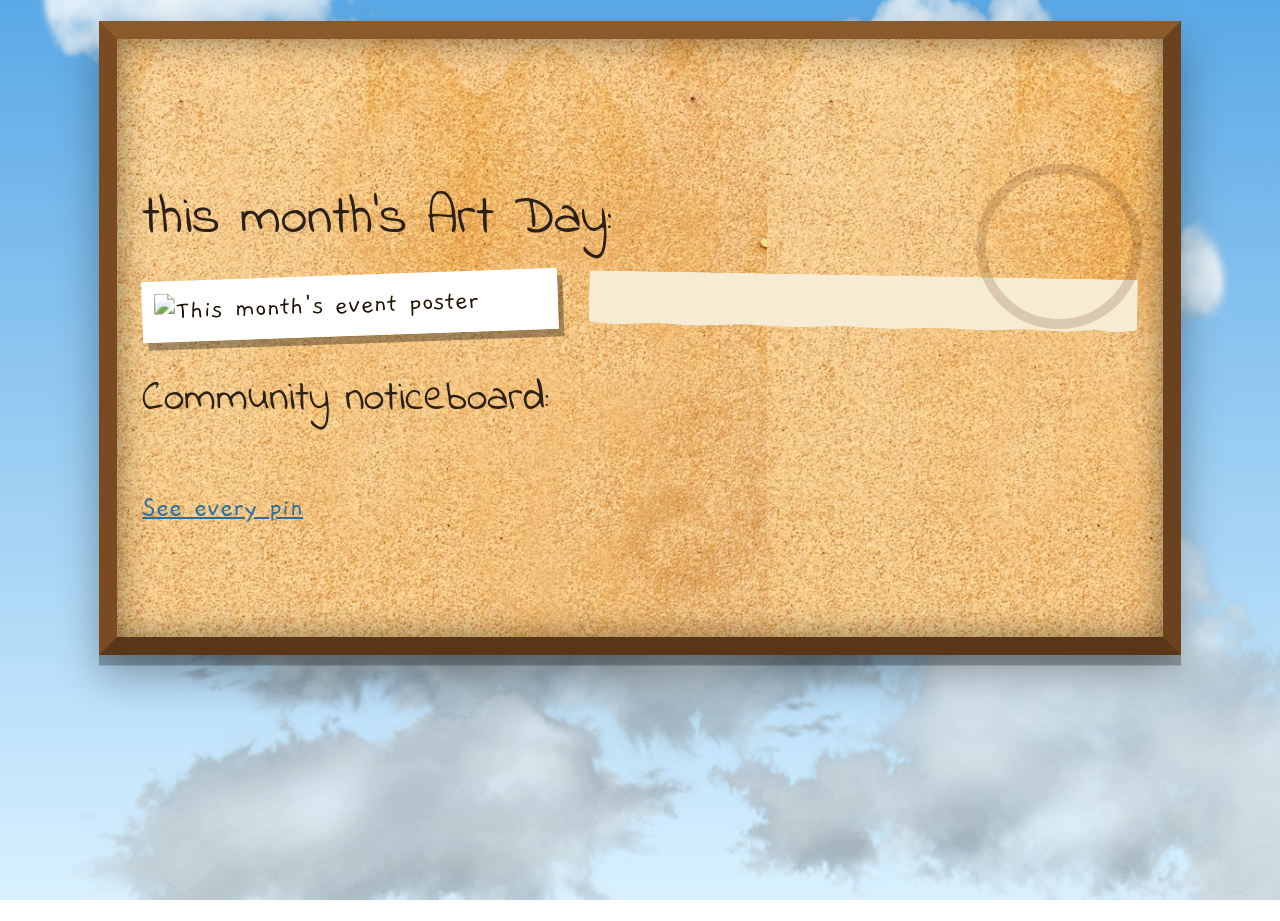
==== commit e45f081b: "optimised images & changed template content + formatting a bit" ====
--- a/index.html
+++ b/index.html
@@ -4,7 +4,7 @@
   <meta charset="utf-8">
   <meta name="viewport" content="width=device-width, initial-scale=1">
   <meta http-equiv="Content-Security-Policy" content="default-src 'none'; img-src 'self'; font-src 'self'; media-src 'self'; style-src 'self'; script-src 'self'; connect-src 'self'; base-uri 'none'; form-action 'none'">
-  <title>this month · Art Day</title>
+  <title>Art Day · this month</title>
   <link rel="stylesheet" href="style.css">
   <script type="module" src="js/main.js"></script>
   <script src="oneko.js" defer></script>
--- a/style.css
+++ b/style.css
@@ -36,7 +36,7 @@
 /* the whole site is a framed cork board hung in front of a drifting sky */
 main {
     width: min(60rem, calc(100% - 1.6rem));
-    margin: 1rem auto 2rem;
+    margin: 1rem auto .5rem;
     padding: 1rem 1.2rem 4rem;
 
     border: 14px solid;
@@ -728,7 +728,8 @@
     white-space: nowrap;
     background: var(--ink);
     color: var(--yellow);
-    margin-bottom: .6rem
+    margin-bottom: .6rem;
+    padding: 5px;
 }
 
 .mq span {
@@ -750,17 +751,47 @@
     letter-spacing: .2em
 }
 
+/* Footer badges */
+.badges {
+    display: flex;
+    flex-wrap: wrap;
+    justify-content: center;
+    align-items: center;
+    gap: .5rem;
+    width: 100%;
+    margin: 1rem auto;
+}
+
 .badges span {
-    display: inline-grid;
-    place-items: center;
+    display: inline-flex;
+    flex: 0 1 88px;
+    align-items: center;
+    justify-content: center;
     width: 88px;
     height: 31px;
-    margin: 3px;
+    margin: 0;
+    padding: 2px;
+    overflow: hidden;
     border: 2px outset #fff;
     background: #c0c0c0;
     font: 10px var(--f-ui);
     text-align: center;
-    color: #000
+    color: #000;
+}
+
+/* Standalone blinkies — no badge box */
+.badges img.blinkie {
+    display: block;
+    flex: 0 0 auto;
+    width: auto;
+    height: 31px;
+    max-width: 100%;
+    object-fit: contain;
+    margin: 0;
+    padding: 0;
+    border: 0;
+    background: none;
+    box-shadow: none;
 }
 
 .party {
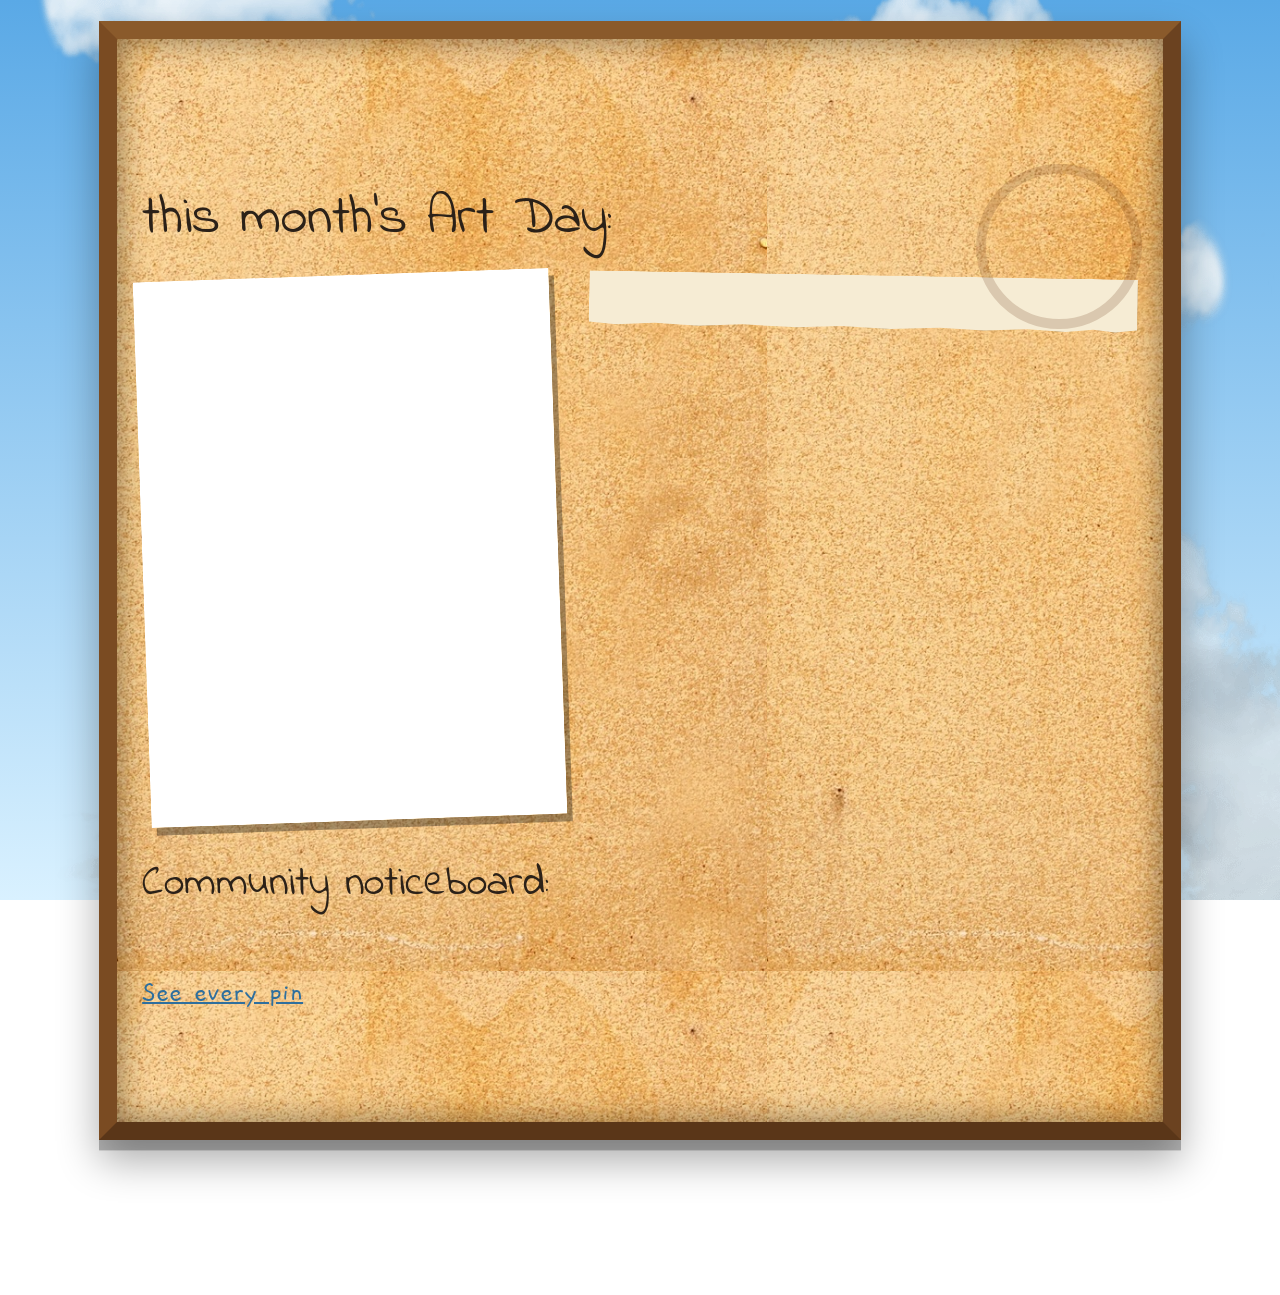
==== commit 1222d3b4: "small optimisation changes" ====
--- a/index.html
+++ b/index.html
@@ -6,16 +6,17 @@
   <meta http-equiv="Content-Security-Policy" content="default-src 'none'; img-src 'self'; font-src 'self'; media-src 'self'; style-src 'self'; script-src 'self'; connect-src 'self'; base-uri 'none'; form-action 'none'">
   <title>Art Day · this month</title>
   <link rel="stylesheet" href="style.css">
+  <link rel="preload" as="fetch" href="data.json" crossorigin="anonymous">
   <script type="module" src="js/main.js"></script>
   <script src="oneko.js" defer></script>
 </head>
 <body data-p="index">
-  <main>
+  <main fetchpriority="high" decoding="async">
     <noscript><p class="scrap">The menu needs JavaScript. <a href="index.html">Home</a></p></noscript>
     <div data-include="header"></div>
     <h1>this month's Art Day:</h1>
     <section class="hero">
-      <img id="poster" alt="This month's event poster">
+      <img id="poster" alt="This month's event poster" fetchpriority="high" decoding="async" src="img/posters/artday-oct.webp">
       <div id="info"></div>
     </section>
     <h2>Community noticeboard:</h2>
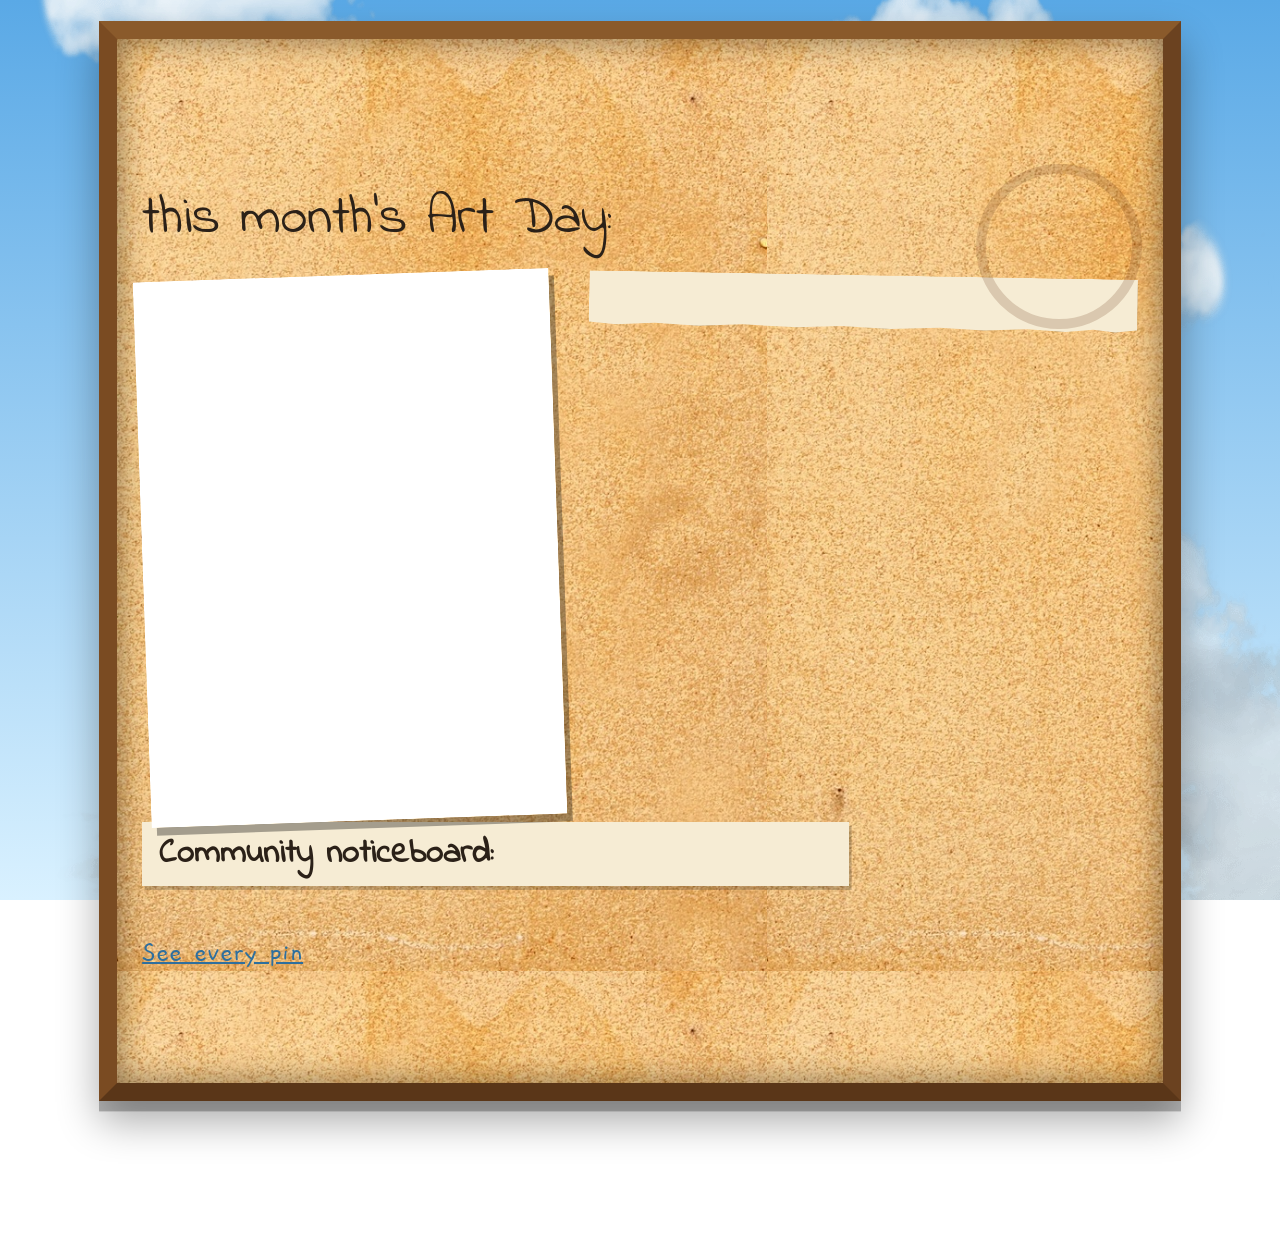
==== commit ce7c9e63: "moviejuice poster add" ====
--- a/index.html
+++ b/index.html
@@ -19,7 +19,7 @@
       <img id="poster" alt="This month's event poster" fetchpriority="high" decoding="async" src="img/posters/artday-oct.webp">
       <div id="info"></div>
     </section>
-    <h2>Community noticeboard:</h2>
+    <h2 class="scrapheader">Community noticeboard:</h2>
     <div id="pins" class="board"></div>
     <p><a href="notices.html">See every pin</a></p>
   </main>
--- a/style.css
+++ b/style.css
@@ -15,45 +15,39 @@
     --blue: #2e6f9e;
     --yellow: #f2c14e;
     --paper: #f6ecd4;
-    --bg: #b98b57
+    --bg: #b98b57;
 }
 
 * {
-    box-sizing: border-box
+    box-sizing: border-box;
 }
 
 body {
     margin: 0;
     min-height: 100vh;
-    color: var(--ink)
+    color: var(--ink);
 }
 
 /* background */
 html {
-    background: linear-gradient(#5aa9e6, #d9f1ff) fixed
+    background: linear-gradient(#5aa9e6, #d9f1ff) fixed;
 }
 
 /* the whole site is a framed cork board hung in front of a drifting sky */
 main {
     width: min(60rem, calc(100% - 1.6rem));
-    margin: 1rem auto .5rem;
+    margin: 1rem auto 0.5rem;
     padding: 1rem 1.2rem 4rem;
-
     border: 14px solid;
     border-color: #8a5a2b #6b4220 #5a3618 #7a4b22;
-
     background-color: var(--bg);
-    background-image:
-    url("img/background/pinup-board.jpg");
+    background-image: url("img/background/pinup-board.jpg");
     background-repeat: repeat;
     background-position: top left;
     background-size: 500px auto;
-
-    box-shadow:
-        inset 0 0 25px #0007,
-        0 8px 0 #0004,
-        0 16px 30px #0005;
-}
+    box-shadow: inset 0 0 25px #0007, 0 8px 0 #0004, 0 16px 30px #0005;
+}
+
 /* Real clouds drifting across the sky */
 body::before {
     content: "";
@@ -61,111 +55,130 @@
     inset: 0;
     z-index: -1;
     pointer-events: none;
-
     background-image: url("img/background/clouds.png");
     background-repeat: repeat-x;
     background-position: 0 center;
     background-size: auto;
-
     animation: sky 40s linear infinite;
 }
 
 h1 {
     font-size: 2.6rem;
     transform: rotate(-1.5deg);
-    margin: .5rem 0 1rem
+    margin: 0.5rem 0 1rem;
 }
 
 a {
-    color: var(--blue)
+    color: var(--blue);
 }
 
 :focus-visible {
     outline: 3px dashed var(--red);
-    outline-offset: 3px
+    outline-offset: 3px;
 }
 
 /* pinned nav stickers, each a different material */
+/* Paper backing for the photo navigation */
 .pinnav {
     display: flex;
     flex-wrap: wrap;
     justify-content: space-around;
-    gap: .5rem;
-    padding: .8rem;
+    align-items: center;
+    gap: 0.1rem;
+    padding: 0.65rem 0.8rem;
+
     position: sticky;
     top: 0;
     z-index: 999;
-    background: #0002;
-    backdrop-filter: blur(3px)
+
+    /* Warm paper texture */
+    background-color: #ffefc9;
+    background-image: url("img/background/paper-texture.jpeg");
+    background-repeat: repeat;
+    background-size: 280px 280px;
+    background-blend-mode: multiply;
+
+    /* Soft, rounded paper edges */
+    border: 1px solid #b9a783;
+    border-radius: 14px 18px 12px 16px;
+
+    /* Paper sitting above the corkboard */
+    box-shadow:
+        2px 3px 0 #0002,
+        4px 6px 12px #0003;
+
+    /* Remove the frosted-glass effect */
+    backdrop-filter: none;
+    -webkit-backdrop-filter: none;
 }
 
 .pinnav a {
     display: grid;
     justify-items: center;
-    padding: .3rem .8rem;
+    padding: 0.3rem 0.8rem;
     text-decoration: none;
     color: var(--ink);
     background: var(--paper);
     box-shadow: 2px 3px 0 #0004;
-    transition: transform .15s
+    transition: transform 0.15s;
 }
 
 .pinnav a:hover,
 .pinnav a[aria-current] {
-    transform: rotate(0) scale(1.12) !important
+    transform: rotate(0) scale(1.12) !important;
 }
 
 .pinnav b {
-    font-size: 1.8rem
+    font-size: 1.8rem;
 }
 
 .pinnav span {
-    font-size: .85rem
+    font-size: 0.85rem;
 }
 
 .pinnav a:nth-child(1) {
     transform: rotate(-3deg);
-    background: repeating-linear-gradient(45deg, var(--yellow) 0 8px, #fff8 8px 16px)
+    background: repeating-linear-gradient(45deg, var(--yellow) 0 8px, #fff8 8px 16px);
 }
 
 .pinnav a:nth-child(2) {
     transform: rotate(2deg);
     border: 3px double var(--red);
-    border-radius: 50%
+    border-radius: 50%;
 }
 
 .pinnav a:nth-child(3) {
     transform: rotate(-2deg);
     background: #fff;
-    padding-bottom: 1rem
+    padding-bottom: 1rem;
 }
 
 .pinnav a:nth-child(4) {
     transform: rotate(3deg);
     clip-path: polygon(0 0, 100% 0, 100% 40%, 94% 50%, 100% 60%, 100% 100%, 0 100%, 6% 50%, 0 40%);
-    padding: .5rem 1.4rem;
+    padding: 0.5rem 1.4rem;
     background: var(--blue);
-    color: #fff
+    color: #fff;
 }
 
 .pinnav a:nth-child(5) {
     transform: rotate(-2deg);
-    clip-path: polygon(2% 0, 100% 6%, 96% 100%, 0 94%)
+    clip-path: polygon(2% 0, 100% 6%, 96% 100%, 0 94%);
 }
 
 .hero {
     display: flex;
     flex-wrap: wrap;
     gap: 1.5rem;
-    align-items: flex-start
+    align-items: flex-start;
 }
 
 .hero img {
     width: min(20rem, 100%);
     background: #fff;
-    padding: .6rem;
+    padding: 0.6rem;
     box-shadow: 4px 6px 0 #0005;
-    transform: rotate(-2deg)
+    transform: rotate(-2deg);
 }
 
 #info {
@@ -174,43 +187,43 @@
     background: var(--paper);
     padding: 1rem;
     transform: rotate(1deg);
-    box-shadow: 3px 4px 0 #0004
+    box-shadow: 3px 4px 0 #0004;
 }
 
 .board {
     display: grid;
     grid-template-columns: repeat(auto-fill, minmax(14rem, 1fr));
     gap: 1.5rem;
-    align-items: start
+    align-items: start;
 }
 
 .pin {
     position: relative;
     background: var(--yellow);
     padding: 1.2rem 1rem 1rem;
-    box-shadow: 3px 4px 0 #0004
+    box-shadow: 3px 4px 0 #0004;
 }
 
 .pin:nth-child(even) {
     transform: rotate(1.8deg);
-    background: #fbd6e0
+    background: #fbd6e0;
 }
 
 .pin:nth-child(3n) {
     transform: rotate(-2deg);
-    background: #cfe8d5
+    background: #cfe8d5;
 }
 
 .pin::before {
     content: "";
     position: absolute;
-    top: -.5rem;
+    top: -0.5rem;
     left: 50%;
     width: 1.1rem;
     height: 1.1rem;
     border-radius: 50%;
     background: var(--red);
-    box-shadow: 2px 3px 0 #0005
+    box-shadow: 2px 3px 0 #0005;
 }
 
 .pin {
@@ -221,33 +234,29 @@
     color: var(--ink);
     border: 0;
     cursor: pointer;
-    transition: transform .15s
+    transition: transform 0.15s;
 }
 
 .pin:hover,
 .pin:focus-visible {
     transform: rotate(0) scale(1.05);
-    z-index: 2
+    z-index: 2;
 }
 
 .pin span,
 .pin small {
-    display: block
+    display: block;
 }
 
 .pin .t {
-    font: 1.3rem var(--f-head)
+    font: 1.3rem var(--f-head);
 }
 
 .pin small {
-    opacity: .7
-}
-
-
-
+    opacity: 0.7;
+}
 
 /* ---- scrapbook sections ---- */
-
 .scrapgroup {
     width: 100%;
     max-width: 48rem;
@@ -258,7 +267,7 @@
 .scrapheader {
     width: min(100%, 34rem);
     margin: 0 0 1rem;
-    padding: .5rem .8rem;
+    padding: 0.5rem 0.8rem;
     background: var(--paper);
     box-shadow: 2px 3px 0 #0003;
     font-weight: bold;
@@ -268,7 +277,7 @@
 /* Two-column layout: photo stack + description */
 .scrapbody {
     display: grid;
-    grid-template-columns: minmax(0, .85fr) minmax(0, 1.5fr);
+    grid-template-columns: minmax(0, 0.85fr) minmax(0, 1.5fr);
     gap: 1.2rem;
     align-items: start;
 }
@@ -291,7 +300,7 @@
     height: auto;
     object-fit: cover;
     background: var(--paper);
-    padding: .4rem;
+    padding: 0.4rem;
     box-shadow: 2px 3px 0 #0003;
 }
 
@@ -304,7 +313,7 @@
     aspect-ratio: 4 / 3;
     object-fit: cover;
     align-self: center;
-    padding: .4rem;
+    padding: 0.4rem;
     background: #fff9e9;
     border: 1px solid #ded2b8;
     box-shadow: 2px 3px 0 #0003;
@@ -356,7 +365,7 @@
 }
 
 .scrapgroup.left .scrap {
-    transform: rotate(-.5deg);
+    transform: rotate(-0.5deg);
 }
 
 /* RIGHT: text on the left, photo stack on the right */
@@ -382,6 +391,7 @@
 
 /* Medium screens: preserve two columns if they fit */
 @media (max-width: 760px) {
+
     .scrapgroup,
     .scrapgroup.right {
         width: 100%;
@@ -390,8 +400,8 @@
     }
 
     .scrapbody {
-        grid-template-columns: minmax(0, .8fr) minmax(0, 1.2fr);
-        gap: .8rem;
+        grid-template-columns: minmax(0, 0.8fr) minmax(0, 1.2fr);
+        gap: 0.8rem;
     }
 
     .scrap,
@@ -400,7 +410,7 @@
     }
 
     .scrapphotos {
-        gap: .9rem;
+        gap: 0.9rem;
     }
 
     .scrapextra {
@@ -410,6 +420,7 @@
 
 /* Phones: photo stack first, description underneath */
 @media (max-width: 600px) {
+
     .scrapheader,
     .scrapgroup.right .scrapheader {
         width: 90%;
@@ -433,7 +444,7 @@
         flex-wrap: wrap;
         align-items: flex-start;
         justify-content: center;
-        gap: .8rem;
+        gap: 0.8rem;
     }
 
     .scrapimage,
@@ -446,7 +457,7 @@
     .scrapgroup.right .scrapextra {
         width: min(48%, 12rem);
         max-width: 100%;
-        margin-top: .5rem;
+        margin-top: 0.5rem;
     }
 
     .scrap,
@@ -458,96 +469,103 @@
     }
 }
 
-
-
-
 button {
     font: inherit;
     background: var(--ink);
     color: var(--paper);
     border: 0;
-    padding: .4rem 1rem;
-    cursor: pointer
+    padding: 0.4rem 1rem;
+    cursor: pointer;
 }
 
 /* per-page vibes: only variables + background change */
-[data-p=ethos] main {
+[data-p="ethos"] main {
     --bg: repeating-linear-gradient(#fdfaf0 0 1.9rem, #9cc3dd 1.9rem 2rem);
-    background: var(--bg) #fdfaf0
-}
-
-[data-p=ethos] h1 {
-    color: var(--red)
-}
-
-[data-p=archive] main {
-    color: #eee
-}
-
-[data-p=archive] .pinnav {
-    background: #fff2;
+    background: var(--bg) #fdfaf0;
+}
+
+[data-p="ethos"] h1 {
+    color: var(--red);
+}
+
+[data-p="archive"] main {
+    color: #eee;
+}
+
+[data-p="archive"] .pinnav {
+    background-color: #f6ecd4;
+    background-image: url("img/background/paper-texture.jpeg");
+    background-repeat: repeat;
+    background-size: 280px 280px;
+    background-blend-mode: multiply;
+    border: 1px solid #b9a783;
+    border-radius: 14px 18px 12px 16px;
+    box-shadow: 2px 3px 0 #0002, 4px 6px 12px #0003;
+    backdrop-filter: none;
+    -webkit-backdrop-filter: none;
 }
 
 .grid {
     display: grid;
     grid-template-columns: repeat(auto-fill, minmax(13rem, 1fr));
-    gap: 1.2rem
+    gap: 1.2rem;
 }
 
 figure {
     margin: 0;
     background: #fff;
     color: var(--ink);
-    padding: .6rem .6rem 1rem;
+    padding: 0.6rem 0.6rem 1rem;
     min-height: 10rem;
-    box-shadow: 0 0 0 1px #fff4
+    box-shadow: 0 0 0 1px #fff4;
 }
 
 figure:nth-child(odd) {
-    transform: rotate(-1.5deg)
+    transform: rotate(-1.5deg);
 }
 
 figure:nth-child(even) {
-    transform: rotate(1.5deg)
+    transform: rotate(1.5deg);
 }
 
 figure img {
     width: 100%;
     display: block;
-    margin-bottom: .4rem
-}
-
+    margin-bottom: 0.4rem;
+}
 
 #wall {
     display: flex;
+    align-items: flex-start;
     gap: 1.5rem;
     overflow-x: auto;
-    padding: 1.5rem .5rem
+    padding: 1.5rem 0.5rem;
 }
 
 .card {
     flex: 0 0 14rem;
     background: #fff;
-    border: .6rem solid var(--ink);
-    padding: .8rem;
-    min-height: 12rem
+    border: 0.6rem solid var(--ink);
+    padding: 0.8rem;
+    min-height: 12rem;
 }
 
 .card:nth-child(3n) {
-    border-color: var(--red)
-}
-
-.card:nth-child(3n+1) {
-    border-color: var(--blue)
+    border-color: var(--red);
+}
+
+.card:nth-child(3n + 1) {
+    border-color: var(--blue);
 }
 
 .card img {
-    width: 100%
-}
-
-@media(prefers-reduced-motion:reduce) {
+    width: 100%;
+}
+
+
+@media (prefers-reduced-motion: reduce) {
     * {
-        transition: none !important
+        transition: none !important;
     }
 }
 
@@ -555,36 +573,36 @@
 @font-face {
     font-family: Gaegu;
     src: url(fonts/gaegu.woff2) format("woff2");
-    font-display: swap
+    font-display: swap;
 }
 
 @font-face {
     font-family: "Indie Flower";
     src: url(fonts/indie-flower.woff2) format("woff2");
-    font-display: swap
+    font-display: swap;
 }
 
 @font-face {
     font-family: "Pixelated MS Sans Serif";
     src: url(fonts/ms-sans-serif.woff2) format("woff2");
-    font-display: swap
+    font-display: swap;
 }
 
 @font-face {
     font-family: "Pixelated MS Sans Serif";
     font-weight: 700;
     src: url(fonts/ms-sans-serif-bold.woff2) format("woff2");
-    font-display: swap
+    font-display: swap;
 }
 
 @font-face {
     font-family: Typed;
     src: url(fonts/special-elite.woff2) format("woff2");
-    font-display: swap
+    font-display: swap;
 }
 
 body {
-    font: 1.35rem/1.3 var(--f-hand)
+    font: 1.35rem/1.3 var(--f-hand);
 }
 
 h1,
@@ -593,18 +611,18 @@
 summary,
 .pinnav span {
     font-family: var(--f-head);
-    font-weight: 400
+    font-weight: 400;
 }
 
 figcaption,
 small,
 footer {
     font-family: var(--f-type);
-    font-size: .9rem
+    font-size: 0.9rem;
 }
 
 main {
-    position: relative
+    position: relative;
 }
 
 body::after {
@@ -613,69 +631,69 @@
     inset: 0;
     background: url(img/grain.svg);
     mix-blend-mode: multiply;
-    opacity: .5;
+    opacity: 0.5;
     pointer-events: none;
-    z-index: 50
-}
-
-[data-p=archive]::after,
-[data-p=contact]::after {
-    display: none
+    z-index: 50;
+}
+
+[data-p="archive"]::after,
+[data-p="contact"]::after {
+    display: none;
 }
 
 img {
-    filter: sepia(.25) contrast(1.15) saturate(.85)
+    filter: sepia(0.25) contrast(1.15) saturate(0.85);
 }
 
 h1 span {
     display: inline-block;
-    padding: 0 .12em;
-    margin: 0 .02em;
-    box-shadow: 1px 2px 0 #0004
-}
-
-h1 span:nth-child(4n+1) {
+    padding: 0 0.12em;
+    margin: 0 0.02em;
+    box-shadow: 1px 2px 0 #0004;
+}
+
+h1 span:nth-child(4n + 1) {
     background: #ffaf71;
     font-family: var(--f-type);
-    transform: rotate(-3deg)
-}
-
-h1 span:nth-child(4n+2) {
+    transform: rotate(-3deg);
+}
+
+h1 span:nth-child(4n + 2) {
     background: var(--ink);
     color: var(--paper);
-    transform: rotate(2deg)
-}
-
-h1 span:nth-child(4n+3) {
+    transform: rotate(2deg);
+}
+
+h1 span:nth-child(4n + 3) {
     background: var(--yellow);
     font-family: var(--f-hand);
     font-size: 1.2em;
-    transform: rotate(-1deg)
+    transform: rotate(-1deg);
 }
 
 h1 span:nth-child(4n) {
     background: var(--red);
     color: #dec400;
-    transform: rotate(3deg)
+    transform: rotate(3deg);
 }
 
 h1 {
-    transform: none
+    transform: none;
 }
 
 .torn,
 .scrap,
 #info {
     clip-path: polygon(0 0, 100% 0, 100% 94%, 96% 98%, 92% 94%, 87% 99%, 80% 95%, 72% 99%, 64% 95%, 55% 99%, 46% 95%, 38% 99%, 28% 95%, 20% 99%, 12% 95%, 5% 99%, 0 95%);
-    padding-bottom: 1.6rem
+    padding-bottom: 1.6rem;
 }
 
 .pin {
-    padding-top: 1.4rem
+    padding-top: 1.4rem;
 }
 
 .pin::before {
-    transform: translateX(-50%)
+    transform: translateX(-50%);
 }
 
 .pin.showcase::before {
@@ -684,10 +702,10 @@
     height: 1.2rem;
     border-radius: 0;
     transform: translateX(-50%) rotate(-4deg);
-    box-shadow: none
-}
-
-[data-p=index] main::after {
+    box-shadow: none;
+}
+
+[data-p="index"] main::after {
     content: "";
     position: absolute;
     right: 1rem;
@@ -695,32 +713,32 @@
     width: 7rem;
     height: 7rem;
     border-radius: 50%;
-    border: .5rem solid #6b3a1a33;
-    pointer-events: none
-}
-
-[data-p=index] .pin:first-child .t::after {
+    border: 0.5rem solid #6b3a1a33;
+    pointer-events: none;
+}
+
+[data-p="index"] .pin:first-child .t::after {
     content: " NEW!";
     color: var(--red);
-    animation: bl 1s steps(2) infinite
+    animation: bl 1s steps(2) infinite;
 }
 
 @keyframes bl {
     50% {
-        opacity: 0
+        opacity: 0;
     }
 }
 
 @keyframes sky {
     to {
-        background-position: 900px 0
+        background-position: 900px 0;
     }
 }
 
 footer {
     max-width: 60rem;
     margin: 0 auto;
-    padding: 1rem 1rem 3rem
+    padding: 1rem 1rem 3rem;
 }
 
 .mq {
@@ -728,27 +746,27 @@
     white-space: nowrap;
     background: var(--ink);
     color: var(--yellow);
-    margin-bottom: .6rem;
+    margin-bottom: 0.6rem;
     padding: 5px;
 }
 
 .mq span {
     display: inline-block;
     padding-left: 100%;
-    animation: mq 25s linear infinite
+    animation: mq 25s linear infinite;
 }
 
 @keyframes mq {
     to {
-        transform: translateX(-100%)
+        transform: translateX(-100%);
     }
 }
 
 .cnt {
     background: #000;
     color: #0f0;
-    padding: 0 .4rem;
-    letter-spacing: .2em
+    padding: 0 0.4rem;
+    letter-spacing: 0.2em;
 }
 
 /* Footer badges */
@@ -757,7 +775,7 @@
     flex-wrap: wrap;
     justify-content: center;
     align-items: center;
-    gap: .5rem;
+    gap: 0.5rem;
     width: 100%;
     margin: 1rem auto;
 }
@@ -779,6 +797,17 @@
     color: #000;
 }
 
+/* Footer Text */
+.footer-text {
+    display: flex;
+    flex-wrap: wrap;
+    justify-content: center;
+    align-items: center;
+    gap: 0.1rem;
+    width: 100%;
+    margin: 0.1rem auto;
+}
+
 /* Standalone blinkies — no badge box */
 .badges img.blinkie {
     display: block;
@@ -795,24 +824,24 @@
 }
 
 .party {
-    animation: hue 4s linear infinite
+    animation: hue 4s linear infinite;
 }
 
 @keyframes hue {
     to {
-        filter: hue-rotate(360deg)
+        filter: hue-rotate(360deg);
     }
 }
 
 /* retro desktop (archive + contact) */
-[data-p=archive] h1,
-[data-p=contact] h1 {
-    font-size: 1.8rem
+[data-p="archive"] h1,
+[data-p="contact"] h1 {
+    font-size: 1.8rem;
 }
 
 .desk {
     position: relative;
-    height: calc(75vh/var(--z));
+    height: calc(75vh / var(--z));
     min-height: 30rem;
     background: #008080;
     overflow: hidden;
@@ -827,10 +856,10 @@
     display: flex;
     flex-direction: column;
     flex-wrap: wrap;
-    gap: .5rem;
+    gap: 0.5rem;
     align-content: flex-start;
     height: calc(100% - 2.5rem);
-    padding: .5rem
+    padding: 0.5rem;
 }
 
 .desk .icon {
@@ -839,17 +868,17 @@
     color: #fff;
     width: 5.5rem;
     border: 1px dotted transparent;
-    text-align: center
+    text-align: center;
 }
 
 .desk .icon:hover,
 .desk .icon:focus-visible {
-    border-color: #fff
+    border-color: #fff;
 }
 
 .icon b {
     display: block;
-    font-size: 2rem
+    font-size: 2rem;
 }
 
 .win {
@@ -857,14 +886,14 @@
     max-width: 100%;
     padding: 3px;
     background: var(--face);
-    box-shadow: var(--out), 3px 3px 0 #0006
+    box-shadow: var(--out), 3px 3px 0 #0006;
 }
 
 .win.max {
     left: 0 !important;
     top: 0 !important;
     width: 100% !important;
-    height: calc(100% - 2.3rem)
+    height: calc(100% - 2.3rem);
 }
 
 .tb {
@@ -876,13 +905,13 @@
     color: #fff;
     font-weight: bold;
     cursor: move;
-    touch-action: none
+    touch-action: none;
 }
 
 .wb {
-    padding: .5rem;
+    padding: 0.5rem;
     overflow: auto;
-    max-height: 100%
+    max-height: 100%;
 }
 
 .desk button {
@@ -891,17 +920,17 @@
     color: #000;
     border: 0;
     box-shadow: var(--out);
-    padding: 3px 10px
+    padding: 3px 10px;
 }
 
 .desk button:active {
-    box-shadow: var(--in)
+    box-shadow: var(--in);
 }
 
 .tb button {
     width: 1.5rem;
     padding: 0;
-    font-weight: bold
+    font-weight: bold;
 }
 
 .bar {
@@ -915,16 +944,16 @@
     padding: 3px;
     background: #c0c0c0;
     border-top: 2px solid #fff;
-    z-index: 99999
+    z-index: 99999;
 }
 
 .strip {
     display: flex;
     overflow-x: auto;
     scroll-snap-type: x mandatory;
-    gap: .5rem;
+    gap: 0.5rem;
     background: #000;
-    padding: .3rem
+    padding: 0.3rem;
 }
 
 .strip figure {
@@ -935,31 +964,31 @@
     transform: none !important;
     background: #000;
     color: #fff;
-    padding: 0
+    padding: 0;
 }
 
 .strip img {
     width: 100%;
-    max-height: calc(50vh/var(--z));
+    max-height: calc(50vh / var(--z));
     object-fit: contain;
-    display: block
+    display: block;
 }
 
 .navb {
     display: flex;
     justify-content: space-between;
-    margin-top: .4rem
+    margin-top: 0.4rem;
 }
 
 .row {
     display: flex;
-    gap: .5rem;
-    margin: .3rem 0;
-    align-items: center
+    gap: 0.5rem;
+    margin: 0.3rem 0;
+    align-items: center;
 }
 
 .row span {
-    width: 4.5rem
+    width: 4.5rem;
 }
 
 .desk input,
@@ -971,18 +1000,18 @@
     color: #000;
     border: 0;
     box-shadow: var(--in);
-    padding: 3px
+    padding: 3px;
 }
 
 .desk textarea {
     height: 9rem;
-    resize: vertical
+    resize: vertical;
 }
 
 .prog {
     height: 1rem;
     border: 2px inset #fff;
-    background: #fff
+    background: #fff;
 }
 
 .prog i {
@@ -990,48 +1019,48 @@
     height: 100%;
     width: 0;
     background: #000080;
-    animation: fill 1.2s steps(10) forwards
+    animation: fill 1.2s steps(10) forwards;
 }
 
 @keyframes fill {
     to {
-        width: 100%
-    }
-}
-
-@media(prefers-reduced-motion:reduce) {
+        width: 100%;
+    }
+}
+
+@media (prefers-reduced-motion: reduce) {
 
     *,
     ::before,
     ::after {
-        animation: none !important
-    }
-}
-
-@media(max-width:600px) {
+        animation: none !important;
+    }
+}
+
+@media (max-width: 600px) {
     main {
         border-width: 8px;
-        padding: .8rem .7rem 3rem
+        padding: 0.8rem 0.7rem 3rem;
     }
 }
 
 /* desktop only (wide screen + mouse): view at 130%. Change --z to taste. */
-@media(min-width:1000px) and (hover:hover) and (pointer:fine) {
+@media (min-width: 1000px) and (hover: hover) and (pointer: fine) {
     :root {
-        --z: 1.3
+        --z: 1.3;
     }
 
     main,
     footer {
-        zoom: var(--z)
+        zoom: var(--z);
     }
 
     main {
-        width: min(52rem, calc(100% - 1.6rem))
+        width: min(52rem, calc(100% - 1.6rem));
     }
 
     footer {
-        max-width: 52rem
+        max-width: 52rem;
     }
 }
 
@@ -1050,46 +1079,107 @@
     color: var(--ink);
     background: linear-gradient(#fff6 0, #fff0 3rem), #fff176;
     box-shadow: 0 20px 50px #000a, inset 0 -2.5rem 2rem -2rem #0003;
-    transform: rotate(-.8deg)
-}
+    transform: rotate(-0.8deg);
+}
+
+
+/* Artist gallery inside expanded notes */
+dialog.note.artist .artist-gallery {
+    display: grid;
+    grid-template-columns: repeat(2, minmax(0, 1fr));
+    gap: 1rem;
+    margin-top: 1.5rem;
+    align-items: start;
+}
+
+dialog.note.artist .artist-gallery img {
+    display: block;
+    width: 100%;
+    height: auto;
+    max-height: 24rem;
+    object-fit: contain;
+    margin: 0;
+    padding: 0.35rem;
+    background: #fff9e9;
+    box-shadow: 3px 4px 0 #0004;
+}
+
+dialog.note.artist p {
+    white-space: pre-line;
+    line-height: 1.7;
+}
+
+dialog.note.artist .artist-contact {
+    margin-top: 1.5rem;
+    padding-top: 1rem;
+    border-top: 2px dashed var(--ink);
+}
+
+dialog.note.artist .artist-contact h3 {
+    margin: 0 0 0.75rem;
+    font: 1.3rem var(--f-head);
+}
+
+dialog.note.artist .artist-contact a {
+    display: block;
+    width: fit-content;
+    margin: 0.35rem 0;
+    color: var(--blue);
+    text-decoration: underline;
+    overflow-wrap: anywhere;
+}
+
+dialog.note.artist .artist-contact a:hover {
+    color: var(--red);
+}
+
+
+
+/* Single-column gallery on narrow screens */
+@media (max-width: 600px) {
+    dialog.note.artist .artist-gallery {
+        grid-template-columns: 1fr;
+    }
+}
+
 
 dialog.note.showcase {
-    background: linear-gradient(#fff6 0, #fff0 3rem), #fbb6cb
+    background: linear-gradient(#fff6 0, #fff0 3rem), #fbb6cb;
 }
 
 dialog.note.artist {
-    background: linear-gradient(#fff6 0, #fff0 3rem), #b9e6c9
+    background: linear-gradient(#fff6 0, #fff0 3rem), #b9e6c9;
 }
 
 dialog.note::backdrop {
-    background: #0007
+    background: #0007;
 }
 
 dialog.note h2 {
     font: clamp(2rem, 5vw, 3.4rem) var(--f-head);
-    margin: .2rem 0 1rem
+    margin: 0.2rem 0 1rem;
 }
 
 dialog.note p {
     font-size: clamp(1.4rem, 2.6vw, 2rem);
-    line-height: 1.35
+    line-height: 1.35;
 }
 
 dialog.note img {
     max-width: 100%;
     max-height: 45vh;
     display: block;
-    margin: .5rem 0;
-    box-shadow: 3px 4px 0 #0004
+    margin: 0.5rem 0;
+    box-shadow: 3px 4px 0 #0004;
 }
 
 dialog.note .x {
     position: absolute;
-    top: .8rem;
+    top: 0.8rem;
     right: 1rem;
     background: #0002;
     color: var(--ink);
-    font-size: 1.1rem
+    font-size: 1.1rem;
 }
 
 .leaf {
@@ -1098,24 +1188,24 @@
     font-size: 1.8rem;
     pointer-events: none;
     z-index: 40;
-    animation: leaf var(--d, 18s) linear forwards
+    animation: leaf var(--d, 18s) linear forwards;
 }
 
 @keyframes leaf {
     25% {
-        transform: translate(30vw, 4vh) rotate(120deg)
+        transform: translate(30vw, 4vh) rotate(120deg);
     }
 
     50% {
-        transform: translate(60vw, -3vh) rotate(240deg)
+        transform: translate(60vw, -3vh) rotate(240deg);
     }
 
     75% {
-        transform: translate(90vw, 5vh) rotate(330deg)
+        transform: translate(90vw, 5vh) rotate(330deg);
     }
 
     100% {
-        transform: translate(115vw, 0) rotate(480deg)
+        transform: translate(115vw, 0) rotate(480deg);
     }
 }
 
@@ -1131,7 +1221,7 @@
     font-size: 1.4rem;
     background: var(--paper);
     color: var(--ink);
-    box-shadow: 2px 3px 0 #0005
+    box-shadow: 2px 3px 0 #0005;
 }
 
 .card {
@@ -1139,82 +1229,289 @@
     text-align: left;
     font: inherit;
     color: var(--ink);
-    cursor: pointer
+    cursor: pointer;
 }
 
 .card b {
     display: block;
-    font: 1.4rem var(--f-head)
+    font: 1.4rem var(--f-head);
 }
 
 .card span,
 .card small {
-    display: block
-}
+    display: block;
+}
+
+
+/* Artist portrait carousel */
+.card img.card-photo {
+    display: block;
+    width: 100%;
+    height: 12rem;
+    object-fit: cover;
+    object-position: center;
+    margin-bottom: 0.6rem;
+    transition: opacity 0.2s ease;
+}
+
+@media (prefers-reduced-motion: reduce) {
+    .card img.card-photo {
+        transition: none;
+    }
+}
+
 
 /* round 5: pixelated icons, 7th nav sticker, guestbook */
 .ico {
-    filter: url(#pixelate)
+    filter: url(#pixelate);
 }
 
 /* filter built in js/effects.js from --pixel */
 .defs {
     position: absolute;
     width: 0;
-    height: 0
+    height: 0;
 }
 
 .pinnav a:nth-child(6) {
     transform: rotate(-2deg);
     background: #5b3a1e;
     color: #f6ecd4;
-    border-radius: .3rem .9rem .9rem .3rem;
-    box-shadow: inset 4px 0 0 #0005, 2px 3px 0 #0004
+    border-radius: 0.3rem 0.9rem 0.9rem 0.3rem;
+    box-shadow: inset 4px 0 0 #0005, 2px 3px 0 #0004;
 }
 
 .pinnav a:nth-child(7) {
     transform: rotate(2deg);
-    background: #c9a26b
+    background: #c9a26b;
 }
 
 .gbwrap {
     position: relative;
-    margin-top: 1rem
+    margin-top: 1rem;
 }
 
 .gbwrap::before {
     content: "";
     position: absolute;
-    top: -.8rem;
+    top: -0.8rem;
     left: 50%;
     width: 7rem;
     height: 1.6rem;
     z-index: 2;
     background: #fffa;
     box-shadow: 1px 2px 0 #0003;
-    transform: translateX(-50%) rotate(-3deg)
+    transform: translateX(-50%) rotate(-3deg);
 }
 
 .gb {
     display: block;
     width: 100%;
-    min-height: calc(80vh/var(--z));
+    min-height: calc(80vh / var(--z));
     border: 0;
-    background: #d8cdb4
+    background: #d8cdb4;
 }
 
 /* round 7: header/footer are imported partials */
 header {
-    display: contents
-}
-
-/* keeps the sticky nav relative to <main>, not to the header wrapper */
-[data-include=header] {
-    min-height: 5.5rem
-}
-
-[data-include=footer] {
-    min-height: 9rem
-}
-
-/* reserve space so the page doesn't jump while they load */+    display: contents;
+}
+
+/* keeps the sticky nav relative to \<main>, not to the header wrapper */
+[data-include="header"] {
+    min-height: 5.5rem;
+}
+
+[data-include="footer"] {
+    min-height: 9rem;
+}
+
+/* reserve space so the page doesn't jump while they load */
+/* ---- raw photo navigation with outlined labels ---- */
+.pinnav a,
+.pinnav a:nth-child(n) {
+    position: relative;
+    display: block;
+    flex: 0 0 auto;
+    padding: 0;
+    overflow: hidden;
+    line-height: 0;
+    text-decoration: none;
+    color: #fff;
+    background: transparent;
+    border: 0;
+    border-radius: 0;
+    clip-path: none;
+    box-shadow: none;
+    transform: none;
+    transition: transform 0.15s ease;
+}
+
+/* The photo itself: no frame, padding, or global sepia filter */
+.pinnav .nav-icon {
+    display: block;
+    width: 86px;
+    height: 74px;
+    max-width: 100%;
+    object-fit: contain;
+    object-position: center top;
+    padding: 0;
+    margin: 0;
+    border: 0;
+    border-radius: 0;
+    background: transparent;
+    box-shadow: none;
+    filter: none;
+    transition: filter .15s ease;
+}
+
+/* Center the label directly over the photo */
+.pinnav a span {
+    position: absolute;
+    inset: 0;
+    display: flex;
+    align-items: center;
+    justify-content: center;
+    padding: 3px;
+    color: #fff;
+    font-size: 0.85rem;
+    font-weight: bold;
+    line-height: 1.2;
+    text-align: center;
+    -webkit-text-stroke: 2px #000;
+    paint-order: stroke fill;
+    text-shadow: 1px 1px 0 #000, -1px -1px 0 #000, 1px -1px 0 #000, -1px 1px 0 #000;
+}
+
+/* Subtle hover/active effect without bringing back sticker styling */
+.pinnav a:hover,
+.pinnav a[aria-current] {
+    transform: scale(1.06) !important;
+}
+
+.pinnav a:hover .nav-icon,
+.pinnav a[aria-current] .nav-icon {
+    filter: brightness(0.75);
+}
+
+@media (max-width: 600px) {
+    .pinnav {
+        gap: 0.4rem;
+        padding: 0.5rem;
+    }
+
+    .pinnav a,
+    .pinnav a:nth-child(n) {
+        padding: 0;
+    }
+
+    .pinnav .nav-icon {
+        width: 58px;
+        height: 52px;
+    }
+
+    .pinnav a span {
+        font-size: 0.75rem;
+    }
+}
+
+
+/* ---- physical posters pinned to the noticeboard ---- */
+
+.pin.poster-pin {
+    position: relative;
+    display: flex;
+    flex-direction: column;
+    align-items: center;
+    width: 100%;
+    padding: 0.65rem 0.65rem 0.8rem;
+    background: #fff9e9;
+    border: 1px solid #e0d4b9;
+    box-shadow: 3px 5px 0 #0003, 0 2px 8px #0002;
+    cursor: pointer;
+    transform: rotate(-1.5deg);
+    transition: transform 0.18s ease, box-shadow 0.18s ease;
+}
+
+/* Alternate poster angles */
+.pin.poster-pin:nth-child(even) {
+    transform: rotate(1.4deg);
+}
+
+.pin.poster-pin:nth-child(3n) {
+    transform: rotate(-0.7deg);
+}
+
+/* The actual poster: show the entire image without cropping */
+.poster-image {
+    display: block;
+    width: 100%;
+    height: auto;
+    max-height: 32rem;
+    object-fit: contain;
+    margin: 0;
+    padding: 0;
+    background: #fff;
+    box-shadow: 0 1px 3px #0002;
+    filter: none;
+}
+
+/* Translucent masking tape across the top */
+.poster-tape {
+    position: absolute;
+    z-index: 2;
+    top: 0.15rem;
+    left: 50%;
+    width: 4.8rem;
+    height: 1.35rem;
+    transform: translateX(-50%) rotate(-3deg);
+    background: #e9d8a5bb;
+    border-left: 1px solid #fff6;
+    border-right: 1px solid #fff6;
+    box-shadow: 0 1px 2px #0002;
+    pointer-events: none;
+}
+
+/* Handwritten title beneath the poster */
+.pin.poster-pin .poster-caption {
+    display: block;
+    width: 100%;
+    padding: 0.65rem 0.15rem 0.1rem;
+    font: 1.25rem/1.2 var(--f-head);
+    text-align: center;
+    overflow-wrap: anywhere;
+}
+
+/* Hover and keyboard focus */
+.pin.poster-pin:hover,
+.pin.poster-pin:focus-visible {
+    transform: rotate(0) scale(1.035);
+    z-index: 3;
+    box-shadow: 4px 7px 0 #0003, 0 5px 14px #0003;
+}
+
+/* Respect reduced-motion preferences */
+@media (prefers-reduced-motion: reduce) {
+    .pin.poster-pin {
+        transition: none;
+    }
+}
+
+
+/* Poster image inside the popup */
+.note-gallery-image {
+    display: block;
+    width: auto;
+    height: auto;
+    max-width: 100%;
+    max-height: 70vh;
+    object-fit: contain;
+
+    /* Centre the poster without stretching its background */
+    margin: 0 auto 1rem;
+    padding: 0.25rem;
+    background: #fffdf5;
+    border: 1px solid #dfd4bd;
+    box-shadow: 2px 3px 6px #0002;
+    filter: none;
+}
